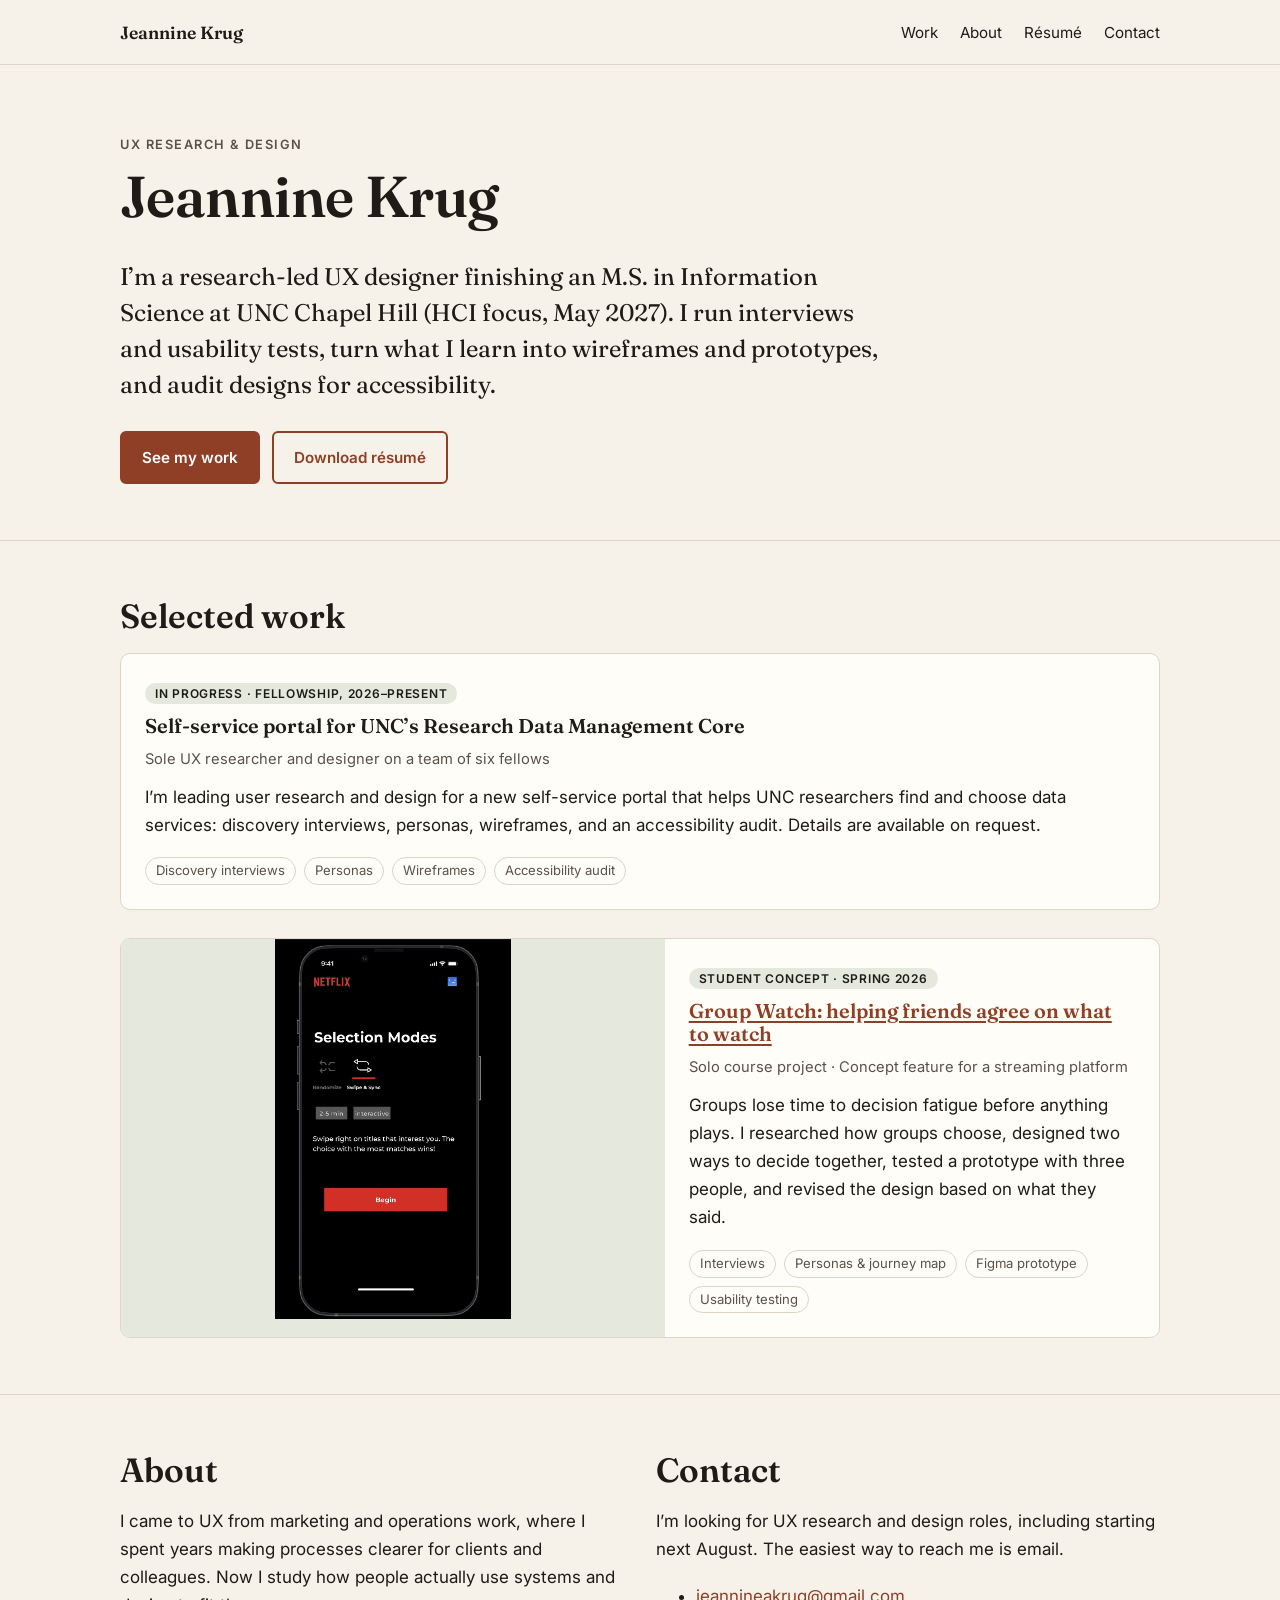
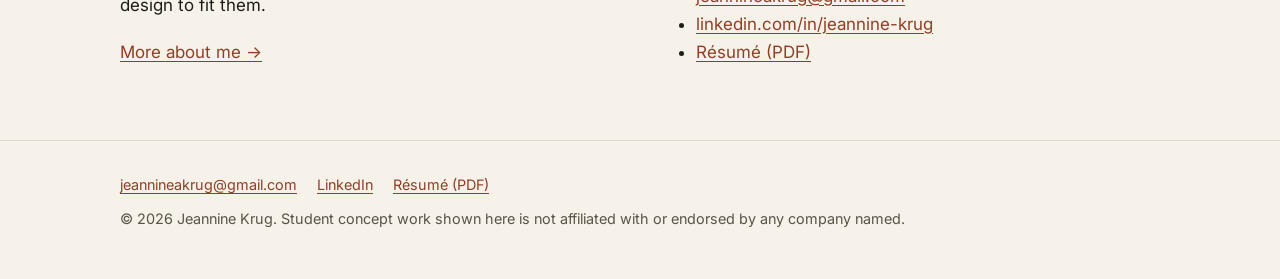
==== index.html @ 50d18c3c "Add files via upload" ====
<!doctype html>
<html lang="en">
<head>
<meta charset="utf-8">
<meta name="viewport" content="width=device-width,initial-scale=1">
<title>Jeannine Krug | UX Research & Design</title>
<meta name="description" content="Jeannine Krug is a research-led UX designer and UNC information science graduate student. Interviews, usability testing, wireframes and prototypes.">
<!-- DRAFT: remove the next line when you are ready for search engines to list the site -->
<meta name="robots" content="noindex">
<meta property="og:title" content="Jeannine Krug | UX Research & Design">
<meta property="og:description" content="Jeannine Krug is a research-led UX designer and UNC information science graduate student. Interviews, usability testing, wireframes and prototypes.">
<link rel="preconnect" href="https://fonts.googleapis.com"><link rel="preconnect" href="https://fonts.gstatic.com" crossorigin><link href="https://fonts.googleapis.com/css2?family=Fraunces:opsz,wght@9..144,400;9..144,600&family=Inter:wght@400;600&display=swap" rel="stylesheet">
<link rel="stylesheet" href="assets/css/styles.css">
</head>
<body>
<a class="skip" href="#main">Skip to main content</a>
<header class="site"><div class="wrap">
<a class="brand" href="index.html">Jeannine Krug</a>
<nav aria-label="Main"><ul>
<li><a href="index.html#work">Work</a></li>
<li><a href="about.html">About</a></li>
<li><a href="assets/Jeannine-Krug-Resume.pdf">Résumé</a></li>
<li><a href="index.html#contact">Contact</a></li>
</ul></nav></div></header>
<main id="main">

<div class="wrap">
<div class="hero">
<p class="eyebrow">UX research &amp; design</p>
<h1>Jeannine Krug</h1>
<p class="lede">I’m a research-led UX designer finishing an M.S. in Information Science at UNC Chapel Hill (HCI focus, May 2027). I run interviews and usability tests, turn what I learn into wireframes and prototypes, and audit designs for accessibility.</p>
<div class="btns">
<a class="btn primary" href="#work">See my work</a>
<a class="btn secondary" href="assets/Jeannine-Krug-Resume.pdf">Download résumé</a>
</div></div>
</div>

<section id="work" aria-labelledby="work-h"><div class="wrap">
<h2 id="work-h">Selected work</h2>
<div class="cards">

<article class="card" style="grid-template-columns:1fr">
<div class="body">
<span class="status">In progress · Fellowship, 2026–present</span>
<h3>Self-service portal for UNC’s Research Data Management Core</h3>
<p class="meta">Sole UX researcher and designer on a team of six fellows</p>
<p>I’m leading user research and design for a new self-service portal that helps UNC researchers find and choose data services: discovery interviews, personas, wireframes, and an accessibility audit. Details are available on request.</p>
<ul class="tags"><li>Discovery interviews</li><li>Personas</li><li>Wireframes</li><li>Accessibility audit</li></ul>
</div></article>

<article class="card">
<a class="cover" href="projects/group-watch.html" tabindex="-1" aria-hidden="true"><img src="assets/img/gw-modes-after-swipe.jpg" alt="" loading="lazy" style="object-position:center 30%"></a>
<div class="body">
<span class="status">Student concept · Spring 2026</span>
<h3><a href="projects/group-watch.html">Group Watch: helping friends agree on what to watch</a></h3>
<p class="meta">Solo course project · Concept feature for a streaming platform</p>
<p>Groups lose time to decision fatigue before anything plays. I researched how groups choose, designed two ways to decide together, tested a prototype with three people, and revised the design based on what they said.</p>
<ul class="tags"><li>Interviews</li><li>Personas &amp; journey map</li><li>Figma prototype</li><li>Usability testing</li></ul>
</div></article>

</div></div></section>

<section aria-labelledby="about-h"><div class="wrap two">
<div><h2 id="about-h">About</h2>
<p>I came to UX from marketing and operations work, where I spent years making processes clearer for clients and colleagues. Now I study how people actually use systems and design to fit them.</p>
<p><a href="about.html">More about me →</a></p></div>
<div><h2 id="contact">Contact</h2>
<p>I’m looking for UX research and design roles, including starting next August. The easiest way to reach me is email.</p>
<ul>
<li><a href="mailto:jeannineakrug@gmail.com">jeannineakrug@gmail.com</a></li>
<li><a href="https://www.linkedin.com/in/jeannine-krug">linkedin.com/in/jeannine-krug</a></li>
<li><a href="assets/Jeannine-Krug-Resume.pdf">Résumé (PDF)</a></li></ul></div>
</div></section>
</main>
<footer class="site"><div class="wrap">
<ul><li><a href="mailto:jeannineakrug@gmail.com">jeannineakrug@gmail.com</a></li>
<li><a href="https://www.linkedin.com/in/jeannine-krug">LinkedIn</a></li>
<li><a href="assets/Jeannine-Krug-Resume.pdf">Résumé (PDF)</a></li></ul>
<p>© 2026 Jeannine Krug. Student concept work shown here is not affiliated with or endorsed by any company named.</p>
</div></footer>
</body></html>
---- assets/css/styles.css ----
:root{
  --bg:#F6F2EA; --surface:#FFFDF8; --ink:#1F1B16; --muted:#5A5249; --line:#DDD5C7;
  --accent:#8F3F25; --accent-ink:#FFFFFF; --sage:#E4E8DD;
  --serif:"Fraunces",Georgia,"Times New Roman",serif; --sans:"Inter",system-ui,-apple-system,"Segoe UI",Roboto,sans-serif;
  --max:1080px; --read:680px;
}
@media (prefers-color-scheme: dark){
  :root:not([data-theme="light"]){--bg:#17140F;--surface:#201C16;--ink:#F3EEE4;--muted:#B9B0A2;--line:#3A342B;--accent:#E3A27F;--accent-ink:#17140F;--sage:#262B22}
}
*{box-sizing:border-box}
html{scroll-behavior:smooth}
body{margin:0;background:var(--bg);color:var(--ink);font:17px/1.65 var(--sans);-webkit-font-smoothing:antialiased}
img{max-width:100%;height:auto;display:block}
a{color:var(--accent);text-underline-offset:3px}
a:hover{text-decoration-thickness:2px}
:focus-visible{outline:3px solid var(--accent);outline-offset:3px;border-radius:2px}
.skip{position:absolute;left:-999px;top:8px;background:var(--ink);color:var(--bg);padding:8px 14px;z-index:20}
.skip:focus{left:8px}
.wrap{max-width:var(--max);margin:0 auto;padding:0 20px}
header.site{border-bottom:1px solid var(--line)}
header.site .wrap{display:flex;justify-content:space-between;align-items:center;gap:16px;padding-top:18px;padding-bottom:18px;flex-wrap:wrap}
.brand{font:600 1.1rem var(--serif);color:var(--ink);text-decoration:none}
nav ul{display:flex;gap:22px;list-style:none;margin:0;padding:0;flex-wrap:wrap}
nav a{color:var(--ink);text-decoration:none;font-size:.95rem;padding:6px 0;border-bottom:2px solid transparent}
nav a:hover,nav a[aria-current="page"]{border-bottom-color:var(--accent)}
h1,h2,h3{font-family:var(--serif);line-height:1.15;font-weight:600;margin:0 0 .5em}
h1{font-size:clamp(2.2rem,5.5vw,3.6rem);letter-spacing:-.01em}
h2{font-size:clamp(1.6rem,3.2vw,2.1rem);margin-top:0}
h3{font-size:1.25rem}
p{margin:0 0 1.1em}
.eyebrow{font:600 .8rem var(--sans);letter-spacing:.12em;text-transform:uppercase;color:var(--muted);margin-bottom:12px}
.hero{padding:72px 0 56px}
.hero .lede{font:400 clamp(1.2rem,2.4vw,1.5rem)/1.5 var(--serif);max-width:760px;color:var(--ink)}
.btns{display:flex;gap:12px;flex-wrap:wrap;margin-top:28px}
.btn{display:inline-block;padding:12px 20px;border-radius:6px;text-decoration:none;font-weight:600;font-size:.95rem;border:2px solid var(--accent)}
.btn.primary{background:var(--accent);color:var(--accent-ink)}
.btn.secondary{color:var(--accent)}
section{padding:56px 0;border-top:1px solid var(--line)}
.cards{display:grid;gap:28px}
.card{background:var(--surface);border:1px solid var(--line);border-radius:10px;overflow:hidden;display:grid;grid-template-columns:1fr}
.card a.cover{display:block;background:var(--sage)}
.card img{width:100%;aspect-ratio:16/9;object-fit:contain;max-height:380px}
.card .body{padding:24px}
.status{display:inline-block;font:600 .75rem var(--sans);letter-spacing:.06em;text-transform:uppercase;background:var(--sage);color:var(--ink);padding:3px 10px;border-radius:99px;margin-bottom:10px}
.meta{color:var(--muted);font-size:.92rem;margin:0 0 .8em}
.tags{display:flex;gap:8px;flex-wrap:wrap;list-style:none;padding:0;margin:14px 0 0}
.tags li{font-size:.82rem;border:1px solid var(--line);padding:2px 10px;border-radius:99px;color:var(--muted)}
@media(min-width:820px){.card{grid-template-columns:1.1fr 1fr}.card img{width:100%;height:100%;max-height:380px;aspect-ratio:auto;object-fit:contain}}
.two{display:grid;gap:32px}
@media(min-width:820px){.two{grid-template-columns:1fr 1fr}}
/* case study */
.cs-head{padding:56px 0 32px}
.facts{display:grid;gap:18px;margin:28px 0 0;padding:22px;background:var(--surface);border:1px solid var(--line);border-radius:10px}
@media(min-width:720px){.facts{grid-template-columns:repeat(4,1fr)}}
.facts dt{font:600 .75rem var(--sans);letter-spacing:.1em;text-transform:uppercase;color:var(--muted);margin-bottom:4px}
.facts dd{margin:0;font-size:.95rem}
.cs-layout{display:grid;gap:32px;padding-top:24px}
@media(min-width:960px){.cs-layout{grid-template-columns:200px minmax(0,1fr)}}
.toc{font-size:.9rem}
.toc ol{list-style:none;margin:0;padding:0;display:flex;gap:6px 16px;flex-wrap:wrap}
@media(min-width:960px){.toc{position:sticky;top:20px;align-self:start}.toc ol{display:block}.toc li{margin-bottom:8px}}
.toc a{color:var(--muted);text-decoration:none}
.toc a:hover{color:var(--accent);text-decoration:underline}
.prose{max-width:var(--read)}
.prose section{padding:40px 0;border-top:1px solid var(--line)}
.prose section:first-child{border-top:0;padding-top:0}
.prose h2{margin-bottom:.7em}
.prose ul{padding-left:1.2em;margin:0 0 1.1em}
.prose li{margin-bottom:.4em}
.callout{background:var(--sage);border-left:4px solid var(--accent);padding:16px 20px;border-radius:0 8px 8px 0;margin:22px 0}
.callout p:last-child{margin:0}
blockquote{margin:20px 0;padding:0 0 0 18px;border-left:3px solid var(--accent);font:italic 1.1rem/1.5 var(--serif)}
blockquote cite{display:block;font:normal .85rem var(--sans);color:var(--muted);margin-top:6px}
figure{margin:28px 0}
figure.wide{max-width:var(--max)}
figure img{border:1px solid var(--line);border-radius:8px;background:#fff}
figcaption{font-size:.88rem;color:var(--muted);margin-top:8px}
.pair{display:grid;gap:16px;grid-template-columns:1fr 1fr}
.pair.three{grid-template-columns:repeat(3,1fr)}
table{border-collapse:collapse;width:100%;font-size:.93rem;margin:16px 0}
th,td{text-align:left;padding:9px 10px;border-bottom:1px solid var(--line);vertical-align:top}
th{font-weight:600}
.nextproj{padding:40px 0;border-top:1px solid var(--line)}
footer.site{border-top:1px solid var(--line);padding:32px 0;color:var(--muted);font-size:.9rem}
footer.site ul{display:flex;gap:20px;list-style:none;padding:0;margin:0 0 10px;flex-wrap:wrap}
@media(prefers-reduced-motion:reduce){html{scroll-behavior:auto}}
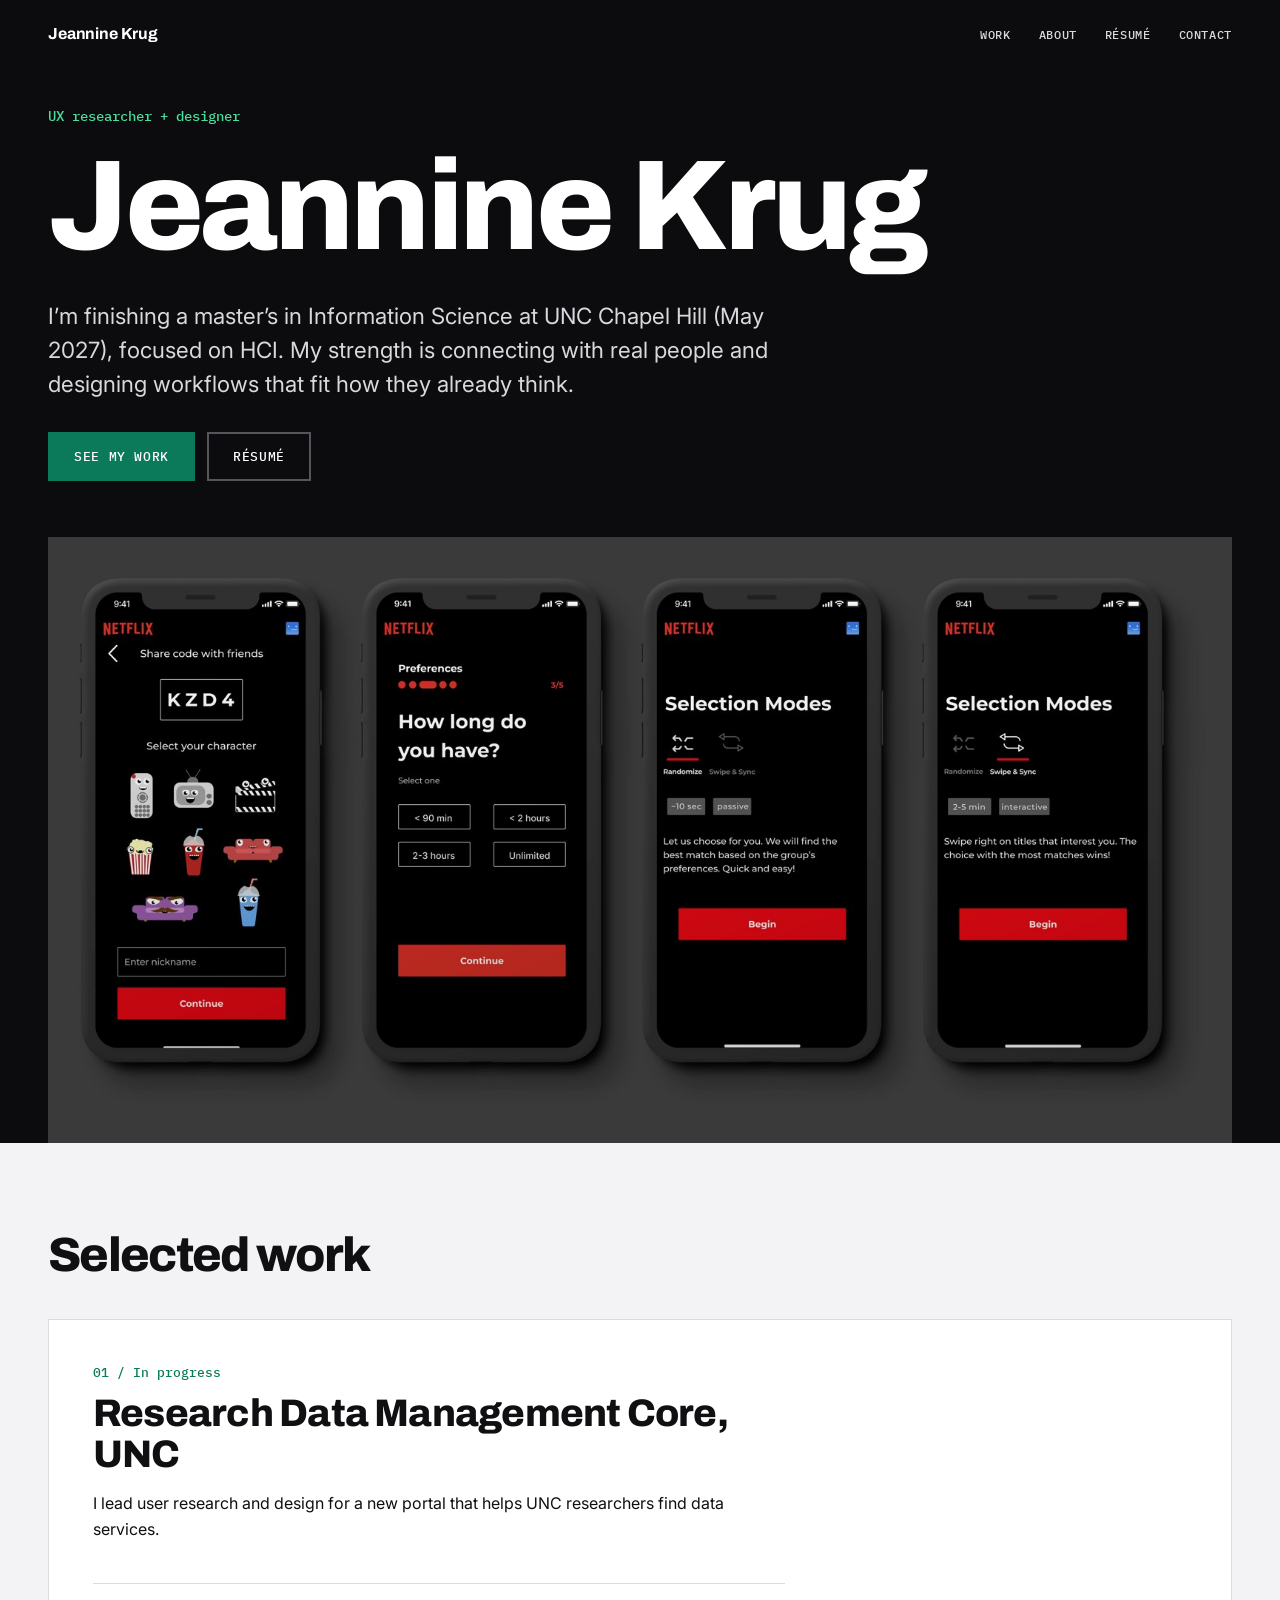
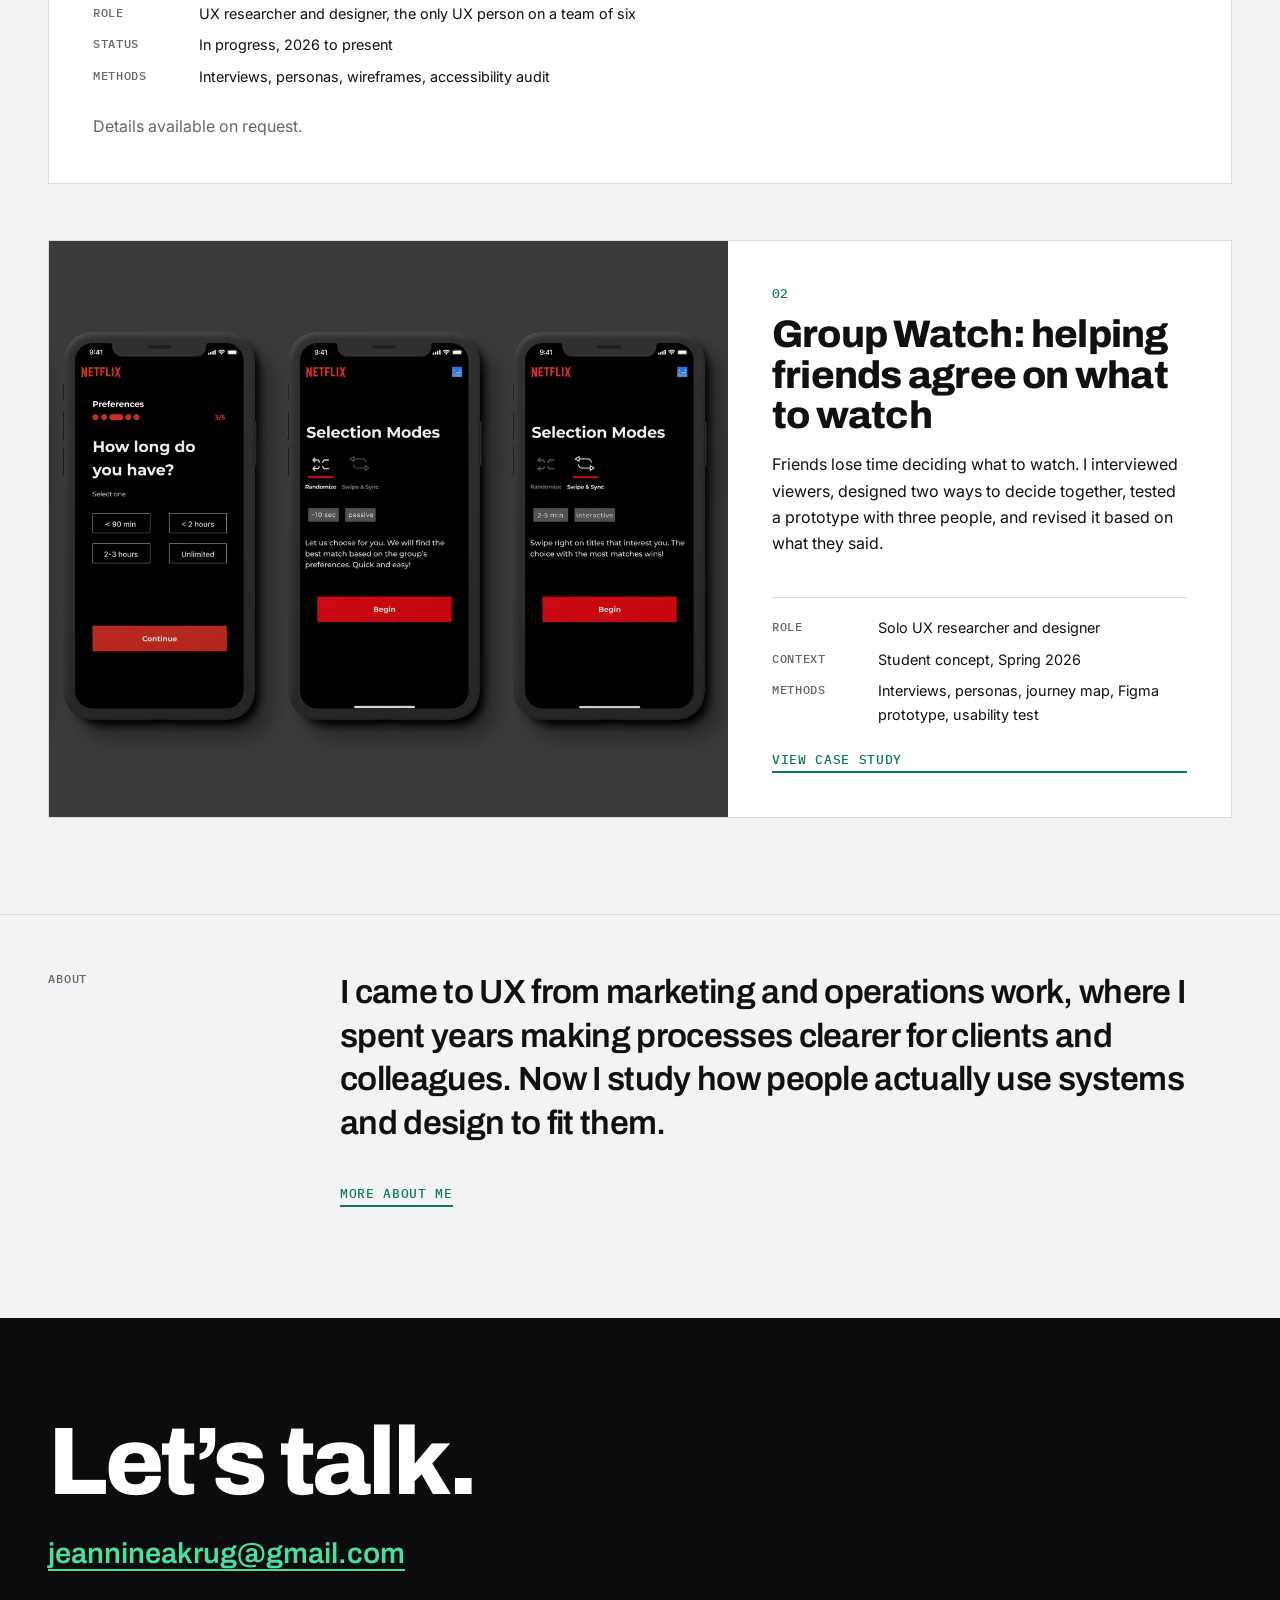
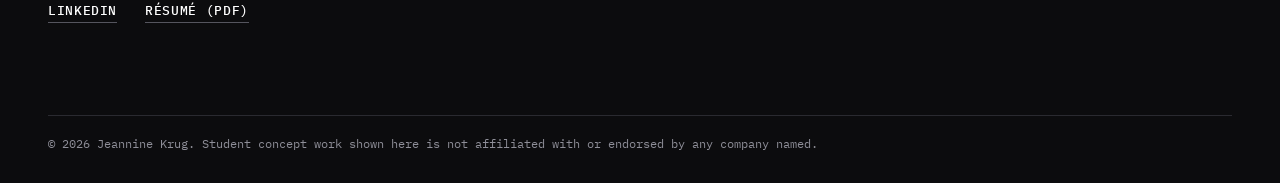
==== commit 1d58f192: "Add files via upload" ====
--- a/index.html
+++ b/index.html
@@ -4,12 +4,12 @@
 <meta charset="utf-8">
 <meta name="viewport" content="width=device-width,initial-scale=1">
 <title>Jeannine Krug | UX Research & Design</title>
-<meta name="description" content="Jeannine Krug is a research-led UX designer and UNC information science graduate student. Interviews, usability testing, wireframes and prototypes.">
-<!-- DRAFT: remove the next line when you are ready for search engines to list the site -->
+<meta name="description" content="Jeannine Krug is a UX researcher and designer finishing a master’s in Information Science at UNC Chapel Hill.">
+<!-- DRAFT: delete the next line when you want search engines to list the site -->
 <meta name="robots" content="noindex">
 <meta property="og:title" content="Jeannine Krug | UX Research & Design">
-<meta property="og:description" content="Jeannine Krug is a research-led UX designer and UNC information science graduate student. Interviews, usability testing, wireframes and prototypes.">
-<link rel="preconnect" href="https://fonts.googleapis.com"><link rel="preconnect" href="https://fonts.gstatic.com" crossorigin><link href="https://fonts.googleapis.com/css2?family=Fraunces:opsz,wght@9..144,400;9..144,600&family=Inter:wght@400;600&display=swap" rel="stylesheet">
+<meta property="og:description" content="Jeannine Krug is a UX researcher and designer finishing a master’s in Information Science at UNC Chapel Hill.">
+<link rel="preconnect" href="https://fonts.googleapis.com"><link rel="preconnect" href="https://fonts.gstatic.com" crossorigin><link href="https://fonts.googleapis.com/css2?family=Archivo:wght@500;700;800&family=IBM+Plex+Mono:wght@400;500&family=Inter:wght@400;600&display=swap" rel="stylesheet">
 <link rel="stylesheet" href="assets/css/styles.css">
 </head>
 <body>
@@ -24,58 +24,47 @@
 </ul></nav></div></header>
 <main id="main">
 
-<div class="wrap">
-<div class="hero">
-<p class="eyebrow">UX research &amp; design</p>
+<section class="hero"><div class="wrap">
+<p class="role">UX researcher + designer</p>
 <h1>Jeannine Krug</h1>
-<p class="lede">I’m a research-led UX designer finishing an M.S. in Information Science at UNC Chapel Hill (HCI focus, May 2027). I run interviews and usability tests, turn what I learn into wireframes and prototypes, and audit designs for accessibility.</p>
-<div class="btns">
-<a class="btn primary" href="#work">See my work</a>
-<a class="btn secondary" href="assets/Jeannine-Krug-Resume.pdf">Download résumé</a>
-</div></div>
-</div>
+<p class="lede">I’m finishing a master’s in Information Science at UNC Chapel Hill (May 2027), focused on HCI. My strength is connecting with real people and designing workflows that fit how they already think.</p>
+<div class="btns"><a class="btn primary" href="#work">See my work</a><a class="btn secondary" href="assets/Jeannine-Krug-Resume.pdf">Résumé</a></div>
+<div class="heroimg"><img src="assets/img/gw-mockup.jpg" alt="Four phone screens from the Group Watch prototype: share code and pick a character, a preference question, and the two selection modes"></div>
+</div></section>
 
-<section id="work" aria-labelledby="work-h"><div class="wrap">
+<section class="work" id="work" aria-labelledby="work-h"><div class="wrap">
 <h2 id="work-h">Selected work</h2>
-<div class="cards">
+<article class="proj textonly"><div class="info">
+<p class="num">01 / In progress</p>
+<h3>Research Data Management Core, UNC</h3>
+<p>I lead user research and design for a new portal that helps UNC researchers find data services.</p>
+<dl><dt>Role</dt><dd>UX researcher and designer, the only UX person on a team of six</dd><dt>Status</dt><dd>In progress, 2026 to present</dd><dt>Methods</dt><dd>Interviews, personas, wireframes, accessibility audit</dd></dl>
+<p style="margin:0;color:var(--muted)">Details available on request.</p>
+</div></article>
+<article class="proj">
+<a class="shot" href="projects/group-watch.html" tabindex="-1" aria-hidden="true" style="background:#3a3a3a"><img src="assets/img/gw-mockup-card.jpg" alt="" loading="lazy"></a>
+<div class="info">
+<p class="num">02</p>
+<h3><a href="projects/group-watch.html">Group Watch: helping friends agree on what to watch</a></h3>
+<p>Friends lose time deciding what to watch. I interviewed viewers, designed two ways to decide together, tested a prototype with three people, and revised it based on what they said.</p>
+<dl><dt>Role</dt><dd>Solo UX researcher and designer</dd><dt>Context</dt><dd>Student concept, Spring 2026</dd><dt>Methods</dt><dd>Interviews, personas, journey map, Figma prototype, usability test</dd></dl>
+<a class="more" href="projects/group-watch.html">View case study</a>
+</div></article>
+</div></section>
 
-<article class="card" style="grid-template-columns:1fr">
-<div class="body">
-<span class="status">In progress · Fellowship, 2026–present</span>
-<h3>Self-service portal for UNC’s Research Data Management Core</h3>
-<p class="meta">Sole UX researcher and designer on a team of six fellows</p>
-<p>I’m leading user research and design for a new self-service portal that helps UNC researchers find and choose data services: discovery interviews, personas, wireframes, and an accessibility audit. Details are available on request.</p>
-<ul class="tags"><li>Discovery interviews</li><li>Personas</li><li>Wireframes</li><li>Accessibility audit</li></ul>
-</div></article>
-
-<article class="card">
-<a class="cover" href="projects/group-watch.html" tabindex="-1" aria-hidden="true"><img src="assets/img/gw-modes-after-swipe.jpg" alt="" loading="lazy" style="object-position:center 30%"></a>
-<div class="body">
-<span class="status">Student concept · Spring 2026</span>
-<h3><a href="projects/group-watch.html">Group Watch: helping friends agree on what to watch</a></h3>
-<p class="meta">Solo course project · Concept feature for a streaming platform</p>
-<p>Groups lose time to decision fatigue before anything plays. I researched how groups choose, designed two ways to decide together, tested a prototype with three people, and revised the design based on what they said.</p>
-<ul class="tags"><li>Interviews</li><li>Personas &amp; journey map</li><li>Figma prototype</li><li>Usability testing</li></ul>
-</div></article>
-
-</div></div></section>
-
-<section aria-labelledby="about-h"><div class="wrap two">
-<div><h2 id="about-h">About</h2>
-<p>I came to UX from marketing and operations work, where I spent years making processes clearer for clients and colleagues. Now I study how people actually use systems and design to fit them.</p>
-<p><a href="about.html">More about me →</a></p></div>
-<div><h2 id="contact">Contact</h2>
-<p>I’m looking for UX research and design roles, including starting next August. The easiest way to reach me is email.</p>
-<ul>
-<li><a href="mailto:jeannineakrug@gmail.com">jeannineakrug@gmail.com</a></li>
-<li><a href="https://www.linkedin.com/in/jeannine-krug">linkedin.com/in/jeannine-krug</a></li>
-<li><a href="assets/Jeannine-Krug-Resume.pdf">Résumé (PDF)</a></li></ul></div>
+<section class="intro"><div class="wrap grid">
+<div><p class="label">About</p></div>
+<div><p class="big">I came to UX from marketing and operations work, where I spent years making processes clearer for clients and colleagues. Now I study how people actually use systems and design to fit them.</p>
+<p><a class="more" href="about.html">More about me</a></p></div>
 </div></section>
 </main>
+<section class="closing"><div class="wrap">
+<h2>Let’s talk.</h2>
+<a class="mail" href="mailto:jeannineakrug@gmail.com">jeannineakrug@gmail.com</a>
+<ul><li><a href="https://www.linkedin.com/in/jeannine-krug">LinkedIn</a></li>
+<li><a href="assets/Jeannine-Krug-Resume.pdf">Résumé (PDF)</a></li></ul>
+</div></section>
 <footer class="site"><div class="wrap">
-<ul><li><a href="mailto:jeannineakrug@gmail.com">jeannineakrug@gmail.com</a></li>
-<li><a href="https://www.linkedin.com/in/jeannine-krug">LinkedIn</a></li>
-<li><a href="assets/Jeannine-Krug-Resume.pdf">Résumé (PDF)</a></li></ul>
 <p>© 2026 Jeannine Krug. Student concept work shown here is not affiliated with or endorsed by any company named.</p>
 </div></footer>
 </body></html>
--- a/assets/css/styles.css
+++ b/assets/css/styles.css
@@ -1,86 +1,125 @@
 :root{
-  --bg:#F6F2EA; --surface:#FFFDF8; --ink:#1F1B16; --muted:#5A5249; --line:#DDD5C7;
-  --accent:#8F3F25; --accent-ink:#FFFFFF; --sage:#E4E8DD;
-  --serif:"Fraunces",Georgia,"Times New Roman",serif; --sans:"Inter",system-ui,-apple-system,"Segoe UI",Roboto,sans-serif;
-  --max:1080px; --read:680px;
-}
-@media (prefers-color-scheme: dark){
-  :root:not([data-theme="light"]){--bg:#17140F;--surface:#201C16;--ink:#F3EEE4;--muted:#B9B0A2;--line:#3A342B;--accent:#E3A27F;--accent-ink:#17140F;--sage:#262B22}
+  --dark:#0C0C0E; --dark2:#17171B; --ink:#101012; --bg:#F3F3F5; --white:#FFFFFF; --muted:#65656E; --line:#DADADF;
+  --accent:#0B7A5A; --accent-light:#4ADE9F;
+  --head:"Archivo","Helvetica Neue",Arial,sans-serif; --sans:"Inter","Helvetica Neue",Arial,sans-serif; --mono:"IBM Plex Mono",ui-monospace,Menlo,monospace;
+  --max:1240px; --read:660px;
 }
 *{box-sizing:border-box}
 html{scroll-behavior:smooth}
-body{margin:0;background:var(--bg);color:var(--ink);font:17px/1.65 var(--sans);-webkit-font-smoothing:antialiased}
+body{margin:0;background:var(--bg);color:var(--ink);font:16px/1.65 var(--sans);-webkit-font-smoothing:antialiased}
 img{max-width:100%;height:auto;display:block}
 a{color:var(--accent);text-underline-offset:3px}
-a:hover{text-decoration-thickness:2px}
-:focus-visible{outline:3px solid var(--accent);outline-offset:3px;border-radius:2px}
-.skip{position:absolute;left:-999px;top:8px;background:var(--ink);color:var(--bg);padding:8px 14px;z-index:20}
+a:hover{color:var(--ink)}
+:focus-visible{outline:3px solid var(--accent-light);outline-offset:3px}
+.skip{position:absolute;left:-999px;top:8px;background:#fff;color:#000;padding:8px 14px;z-index:30}
 .skip:focus{left:8px}
-.wrap{max-width:var(--max);margin:0 auto;padding:0 20px}
-header.site{border-bottom:1px solid var(--line)}
-header.site .wrap{display:flex;justify-content:space-between;align-items:center;gap:16px;padding-top:18px;padding-bottom:18px;flex-wrap:wrap}
-.brand{font:600 1.1rem var(--serif);color:var(--ink);text-decoration:none}
-nav ul{display:flex;gap:22px;list-style:none;margin:0;padding:0;flex-wrap:wrap}
-nav a{color:var(--ink);text-decoration:none;font-size:.95rem;padding:6px 0;border-bottom:2px solid transparent}
-nav a:hover,nav a[aria-current="page"]{border-bottom-color:var(--accent)}
-h1,h2,h3{font-family:var(--serif);line-height:1.15;font-weight:600;margin:0 0 .5em}
-h1{font-size:clamp(2.2rem,5.5vw,3.6rem);letter-spacing:-.01em}
-h2{font-size:clamp(1.6rem,3.2vw,2.1rem);margin-top:0}
-h3{font-size:1.25rem}
-p{margin:0 0 1.1em}
-.eyebrow{font:600 .8rem var(--sans);letter-spacing:.12em;text-transform:uppercase;color:var(--muted);margin-bottom:12px}
-.hero{padding:72px 0 56px}
-.hero .lede{font:400 clamp(1.2rem,2.4vw,1.5rem)/1.5 var(--serif);max-width:760px;color:var(--ink)}
-.btns{display:flex;gap:12px;flex-wrap:wrap;margin-top:28px}
-.btn{display:inline-block;padding:12px 20px;border-radius:6px;text-decoration:none;font-weight:600;font-size:.95rem;border:2px solid var(--accent)}
-.btn.primary{background:var(--accent);color:var(--accent-ink)}
+.wrap{max-width:var(--max);margin:0 auto;padding:0 28px}
+/* header */
+header.site{position:relative;z-index:10;background:var(--dark);color:#fff}
+header.site.light{background:var(--bg);color:var(--ink);border-bottom:1px solid var(--line)}
+header.site .wrap{display:flex;justify-content:space-between;align-items:center;gap:16px;padding-top:20px;padding-bottom:20px;flex-wrap:wrap}
+.brand{font:700 1rem var(--head);color:inherit;text-decoration:none;letter-spacing:-.01em}
+nav ul{display:flex;gap:28px;list-style:none;margin:0;padding:0;flex-wrap:wrap}
+nav a{color:inherit;text-decoration:none;font:500 .78rem var(--mono);text-transform:uppercase;letter-spacing:.05em;padding:4px 0;border-bottom:2px solid transparent;opacity:.85}
+nav a:hover,nav a[aria-current="page"]{border-bottom-color:var(--accent-light);opacity:1;color:inherit}
+h1,h2,h3{font-family:var(--head);line-height:1;font-weight:800;letter-spacing:-.035em;margin:0 0 .5em}
+h1{font-size:clamp(3rem,10vw,8rem)}
+h2{font-size:clamp(1.8rem,4vw,3rem)}
+h3{font-size:1.35rem;letter-spacing:-.02em}
+p{margin:0 0 1em}
+.label{font:500 .75rem var(--mono);text-transform:uppercase;letter-spacing:.07em;color:var(--muted);margin:0 0 16px}
+/* hero */
+.hero{background:var(--dark);color:#fff;padding:40px 0 0;overflow:hidden}
+.hero .role{font:500 .9rem var(--mono);color:var(--accent-light);margin:0 0 18px}
+.hero h1{margin-bottom:28px}
+.hero .lede{font-size:clamp(1.1rem,2vw,1.4rem);line-height:1.5;max-width:720px;color:#D8D8DE}
+.btns{display:flex;gap:12px;flex-wrap:wrap;margin-top:32px}
+.btn{display:inline-block;padding:14px 24px;text-decoration:none;font:500 .8rem var(--mono);text-transform:uppercase;letter-spacing:.05em;border:2px solid var(--accent)}
+.btn.primary{background:var(--accent);color:#fff}
+.btn.primary:hover{background:#fff;border-color:#fff;color:var(--dark)}
 .btn.secondary{color:var(--accent)}
-section{padding:56px 0;border-top:1px solid var(--line)}
-.cards{display:grid;gap:28px}
-.card{background:var(--surface);border:1px solid var(--line);border-radius:10px;overflow:hidden;display:grid;grid-template-columns:1fr}
-.card a.cover{display:block;background:var(--sage)}
-.card img{width:100%;aspect-ratio:16/9;object-fit:contain;max-height:380px}
-.card .body{padding:24px}
-.status{display:inline-block;font:600 .75rem var(--sans);letter-spacing:.06em;text-transform:uppercase;background:var(--sage);color:var(--ink);padding:3px 10px;border-radius:99px;margin-bottom:10px}
-.meta{color:var(--muted);font-size:.92rem;margin:0 0 .8em}
-.tags{display:flex;gap:8px;flex-wrap:wrap;list-style:none;padding:0;margin:14px 0 0}
-.tags li{font-size:.82rem;border:1px solid var(--line);padding:2px 10px;border-radius:99px;color:var(--muted)}
-@media(min-width:820px){.card{grid-template-columns:1.1fr 1fr}.card img{width:100%;height:100%;max-height:380px;aspect-ratio:auto;object-fit:contain}}
-.two{display:grid;gap:32px}
-@media(min-width:820px){.two{grid-template-columns:1fr 1fr}}
+.btn.secondary:hover{background:var(--accent);color:#fff}
+.hero .btn.secondary{color:#fff;border-color:#55555E}
+.hero .btn.secondary:hover{background:#fff;color:var(--dark);border-color:#fff}
+.mosaic{display:grid;grid-template-columns:repeat(6,1fr);grid-auto-rows:120px;gap:10px;margin-top:56px;padding-bottom:0}
+.mosaic div{overflow:hidden;background:var(--dark2);border:1px solid #2A2A30}
+.mosaic img{width:100%;height:100%;object-fit:cover;object-position:top}
+.m1{grid-column:1/4;grid-row:1/4}.m2{grid-column:4/5;grid-row:1/4}.m3{grid-column:5/7;grid-row:1/3}
+.m4{grid-column:5/6;grid-row:3/5}.m5{grid-column:6/7;grid-row:3/5}.m6{grid-column:1/4;grid-row:4/5}.m7{grid-column:4/5;grid-row:4/5}
+@media(max-width:700px){.mosaic{grid-template-columns:repeat(3,1fr);grid-auto-rows:90px}.m1{grid-column:1/4;grid-row:1/3}.m2{grid-column:1/2;grid-row:3/5}.m3{grid-column:2/4;grid-row:3/5}.m4,.m5,.m6,.m7{display:none}}
+/* work */
+.work{padding:88px 0 40px}
+.work h2{margin-bottom:40px}
+.proj{display:grid;grid-template-columns:1fr;gap:0;margin-bottom:56px;background:var(--white);border:1px solid var(--line)}
+.proj .shot{display:block;overflow:hidden}
+.proj .shot img{width:100%;height:100%;max-height:520px;object-fit:contain;aspect-ratio:16/11}
+.proj .info{padding:32px}
+.proj .num{font:500 .8rem var(--mono);color:var(--accent);margin-bottom:12px}
+.proj h3{font-size:clamp(1.6rem,3vw,2.4rem);line-height:1.05;margin-bottom:16px}
+.proj h3 a{color:var(--ink);text-decoration:none}
+.proj h3 a:hover{color:var(--accent)}
+.proj dl{display:grid;grid-template-columns:90px 1fr;gap:8px 16px;margin:24px 0;font-size:.9rem;border-top:1px solid var(--line);padding-top:18px}
+.proj dt{font:500 .72rem var(--mono);text-transform:uppercase;letter-spacing:.06em;color:var(--muted);padding-top:3px}
+.proj dd{margin:0}
+.more{font:500 .82rem var(--mono);text-transform:uppercase;letter-spacing:.05em;text-decoration:none;color:var(--accent);border-bottom:2px solid var(--accent);padding-bottom:3px}
+.more:hover{color:var(--ink);border-color:var(--ink)}
+@media(min-width:900px){.proj{grid-template-columns:1.35fr 1fr}.proj .info{padding:44px;display:flex;flex-direction:column;justify-content:center}.proj .shot img{aspect-ratio:auto;max-height:none;object-fit:contain}.proj.textonly{grid-template-columns:1fr}}
+.proj.textonly .shot{display:none}
+.proj.textonly .info{padding:44px;max-width:780px}
+/* about + contact */
+.intro{padding:56px 0 24px;border-top:1px solid var(--line)}
+.intro .grid{display:grid;gap:32px}
+@media(min-width:900px){.intro .grid{grid-template-columns:260px 1fr}}
+.intro p.big{font:600 clamp(1.4rem,2.8vw,2.1rem)/1.3 var(--head);letter-spacing:-.02em;max-width:880px}
+.closing{background:var(--dark);color:#fff;padding:96px 0;margin-top:72px}
+.closing h2{font-size:clamp(2.4rem,8vw,6rem);margin-bottom:28px}
+.closing a{color:#fff}
+.closing a.mail{font:600 clamp(1.1rem,3vw,1.8rem) var(--head);color:var(--accent-light);text-decoration:none;border-bottom:2px solid var(--accent-light)}
+.closing ul{list-style:none;padding:0;margin:32px 0 0;display:flex;gap:28px;flex-wrap:wrap;font:500 .8rem var(--mono);text-transform:uppercase;letter-spacing:.05em}
+.closing li a{text-decoration:none;border-bottom:1px solid #55555E;padding-bottom:3px}
+.closing li a:hover{border-color:#fff}
+footer.site{background:var(--dark);color:#8E8E98;padding:0 0 32px;font:400 .75rem var(--mono)}
+footer.site p{margin:0;border-top:1px solid #2A2A30;padding-top:20px}
 /* case study */
-.cs-head{padding:56px 0 32px}
-.facts{display:grid;gap:18px;margin:28px 0 0;padding:22px;background:var(--surface);border:1px solid var(--line);border-radius:10px}
-@media(min-width:720px){.facts{grid-template-columns:repeat(4,1fr)}}
-.facts dt{font:600 .75rem var(--sans);letter-spacing:.1em;text-transform:uppercase;color:var(--muted);margin-bottom:4px}
-.facts dd{margin:0;font-size:.95rem}
-.cs-layout{display:grid;gap:32px;padding-top:24px}
-@media(min-width:960px){.cs-layout{grid-template-columns:200px minmax(0,1fr)}}
-.toc{font-size:.9rem}
-.toc ol{list-style:none;margin:0;padding:0;display:flex;gap:6px 16px;flex-wrap:wrap}
-@media(min-width:960px){.toc{position:sticky;top:20px;align-self:start}.toc ol{display:block}.toc li{margin-bottom:8px}}
+.cs-head{padding:56px 0 24px}
+.cs-head h1{font-size:clamp(2.4rem,6.5vw,5rem);max-width:1000px}
+.cs-head .lede{font-size:clamp(1.1rem,2vw,1.35rem);line-height:1.5;max-width:760px;color:#3A3A42}
+.facts{display:grid;gap:0;margin:36px 0 0;background:var(--white);border:1px solid var(--line)}
+.facts div{padding:16px 18px;border-bottom:1px solid var(--line)}
+@media(min-width:720px){.facts{grid-template-columns:repeat(4,1fr)}.facts div{border-bottom:0;border-right:1px solid var(--line)}.facts div:last-child{border-right:0}}
+.facts dt{font:500 .7rem var(--mono);text-transform:uppercase;letter-spacing:.06em;color:var(--muted);margin-bottom:6px}
+.facts dd{margin:0;font-size:.92rem;line-height:1.45}
+.hero-img{margin:28px 0 0;background:var(--dark);border:1px solid var(--dark)}
+.hero-img img{margin:0 auto;max-height:560px;width:auto;max-width:100%}
+.note{background:var(--white);border:1px solid var(--line);border-left:4px solid var(--accent);padding:14px 18px;margin:24px 0;font-size:.95rem}
+.note b{font:500 .72rem var(--mono);text-transform:uppercase;letter-spacing:.06em;color:var(--accent);margin-right:8px}
+.cs-layout{display:grid;gap:32px;padding-top:40px}
+@media(min-width:960px){.cs-layout{grid-template-columns:190px minmax(0,1fr);gap:64px}}
+.toc{font:400 .8rem var(--mono)}
+.toc ol{list-style:none;margin:0;padding:0;display:flex;gap:6px 18px;flex-wrap:wrap}
+@media(min-width:960px){.toc{position:sticky;top:24px;align-self:start}.toc ol{display:block}.toc li{padding:8px 0;border-bottom:1px solid var(--line)}}
 .toc a{color:var(--muted);text-decoration:none}
-.toc a:hover{color:var(--accent);text-decoration:underline}
+.toc a:hover{color:var(--accent)}
 .prose{max-width:var(--read)}
-.prose section{padding:40px 0;border-top:1px solid var(--line)}
+.prose section{padding:44px 0;border-top:1px solid var(--line)}
 .prose section:first-child{border-top:0;padding-top:0}
-.prose h2{margin-bottom:.7em}
-.prose ul{padding-left:1.2em;margin:0 0 1.1em}
+.prose h2{margin-bottom:.6em;font-size:clamp(1.6rem,3vw,2.2rem)}
+.prose ul,.prose ol{padding-left:1.2em;margin:0 0 1em}
 .prose li{margin-bottom:.4em}
-.callout{background:var(--sage);border-left:4px solid var(--accent);padding:16px 20px;border-radius:0 8px 8px 0;margin:22px 0}
-.callout p:last-child{margin:0}
-blockquote{margin:20px 0;padding:0 0 0 18px;border-left:3px solid var(--accent);font:italic 1.1rem/1.5 var(--serif)}
-blockquote cite{display:block;font:normal .85rem var(--sans);color:var(--muted);margin-top:6px}
 figure{margin:28px 0}
-figure.wide{max-width:var(--max)}
-figure img{border:1px solid var(--line);border-radius:8px;background:#fff}
-figcaption{font-size:.88rem;color:var(--muted);margin-top:8px}
+figure img{border:1px solid var(--line);background:#fff}
+figcaption{font:400 .76rem/1.4 var(--mono);color:var(--muted);margin-top:8px}
 .pair{display:grid;gap:16px;grid-template-columns:1fr 1fr}
 .pair.three{grid-template-columns:repeat(3,1fr)}
-table{border-collapse:collapse;width:100%;font-size:.93rem;margin:16px 0}
-th,td{text-align:left;padding:9px 10px;border-bottom:1px solid var(--line);vertical-align:top}
-th{font-weight:600}
-.nextproj{padding:40px 0;border-top:1px solid var(--line)}
-footer.site{border-top:1px solid var(--line);padding:32px 0;color:var(--muted);font-size:.9rem}
-footer.site ul{display:flex;gap:20px;list-style:none;padding:0;margin:0 0 10px;flex-wrap:wrap}
+table{border-collapse:collapse;width:100%;font-size:.92rem;margin:16px 0;background:#fff;border:1px solid var(--line)}
+th,td{text-align:left;padding:10px 12px;border-bottom:1px solid var(--line)}
+th{font:500 .72rem var(--mono);text-transform:uppercase;letter-spacing:.05em;color:var(--muted)}
+.nextproj{padding:48px 0;border-top:1px solid var(--line);margin-top:24px}
+.nextproj h3 a{color:var(--ink);text-decoration:none;font-size:1.8rem}
+.nextproj h3 a:hover{color:var(--accent)}
+.page-head{padding:56px 0 8px}
+.page-head h1{font-size:clamp(2.6rem,8vw,6rem)}
 @media(prefers-reduced-motion:reduce){html{scroll-behavior:auto}}
+
+.heroimg{margin-top:56px}
+.heroimg img{width:100%;height:auto}
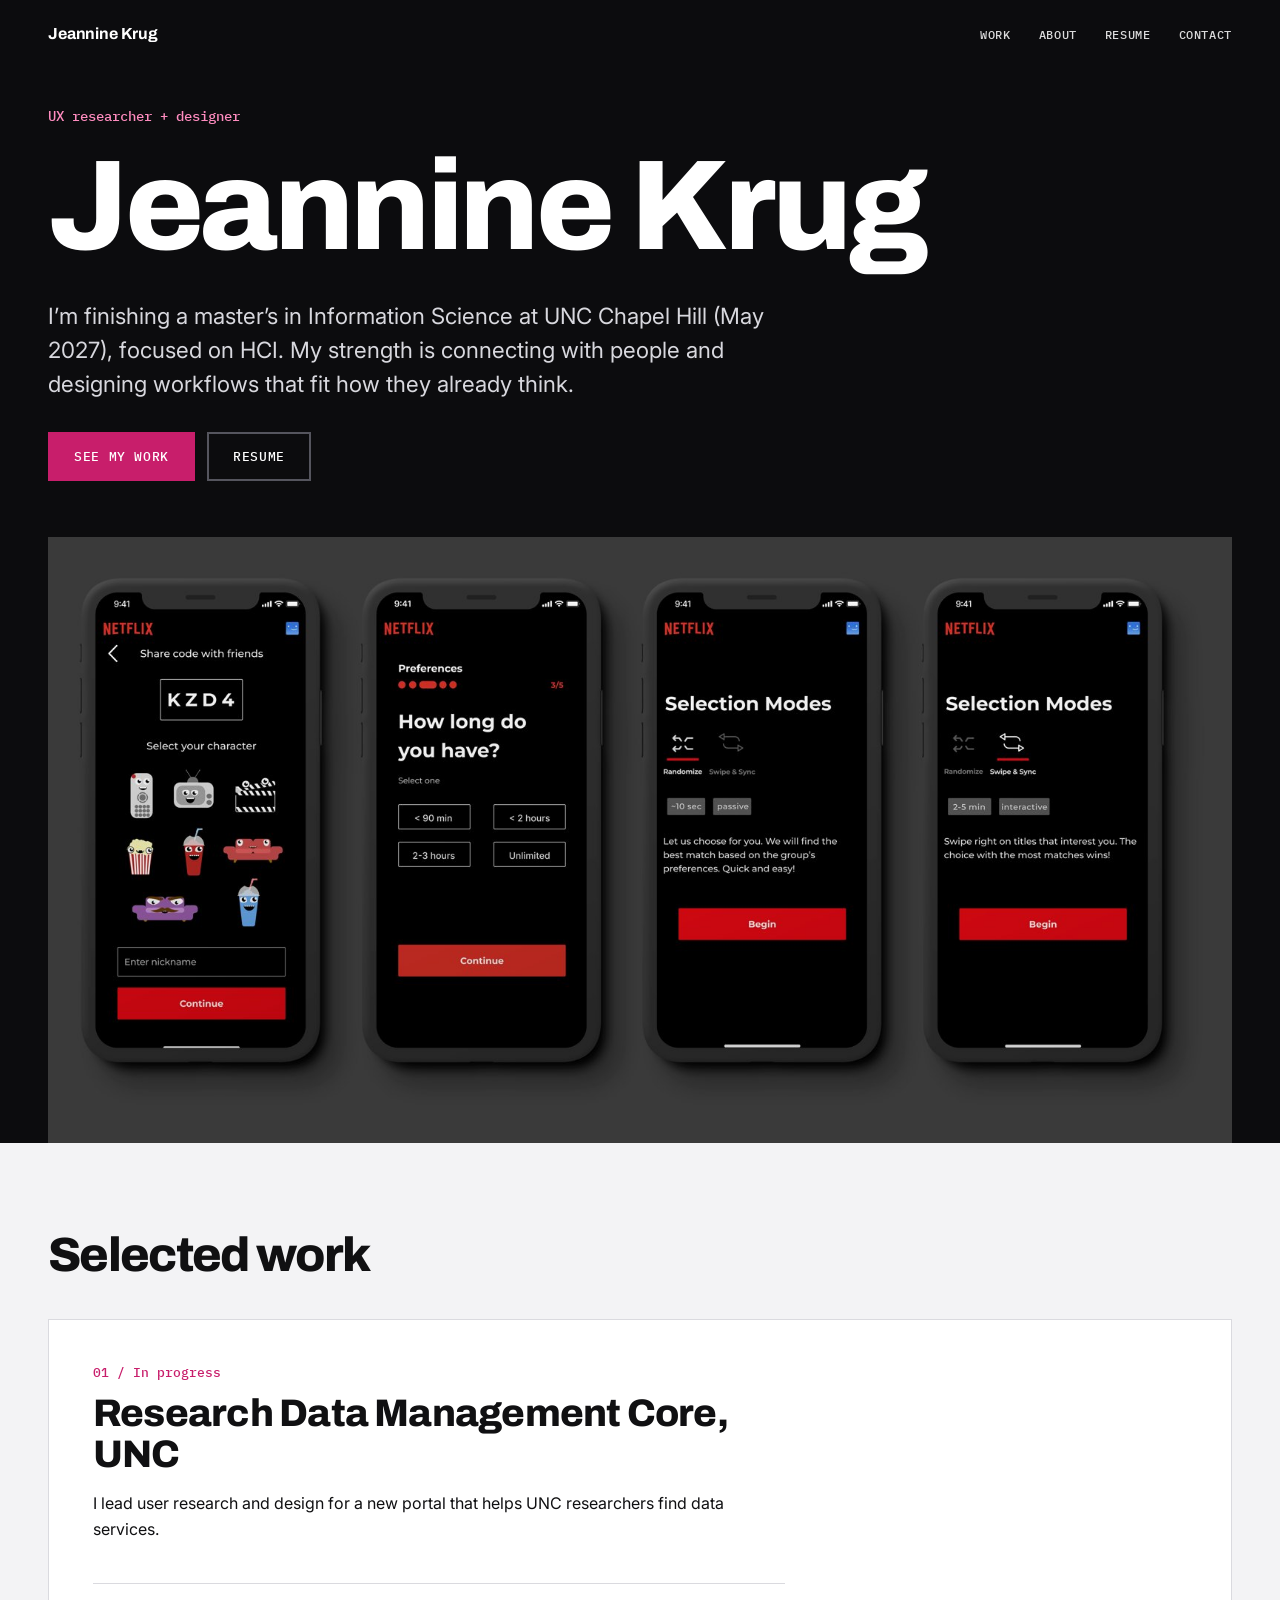
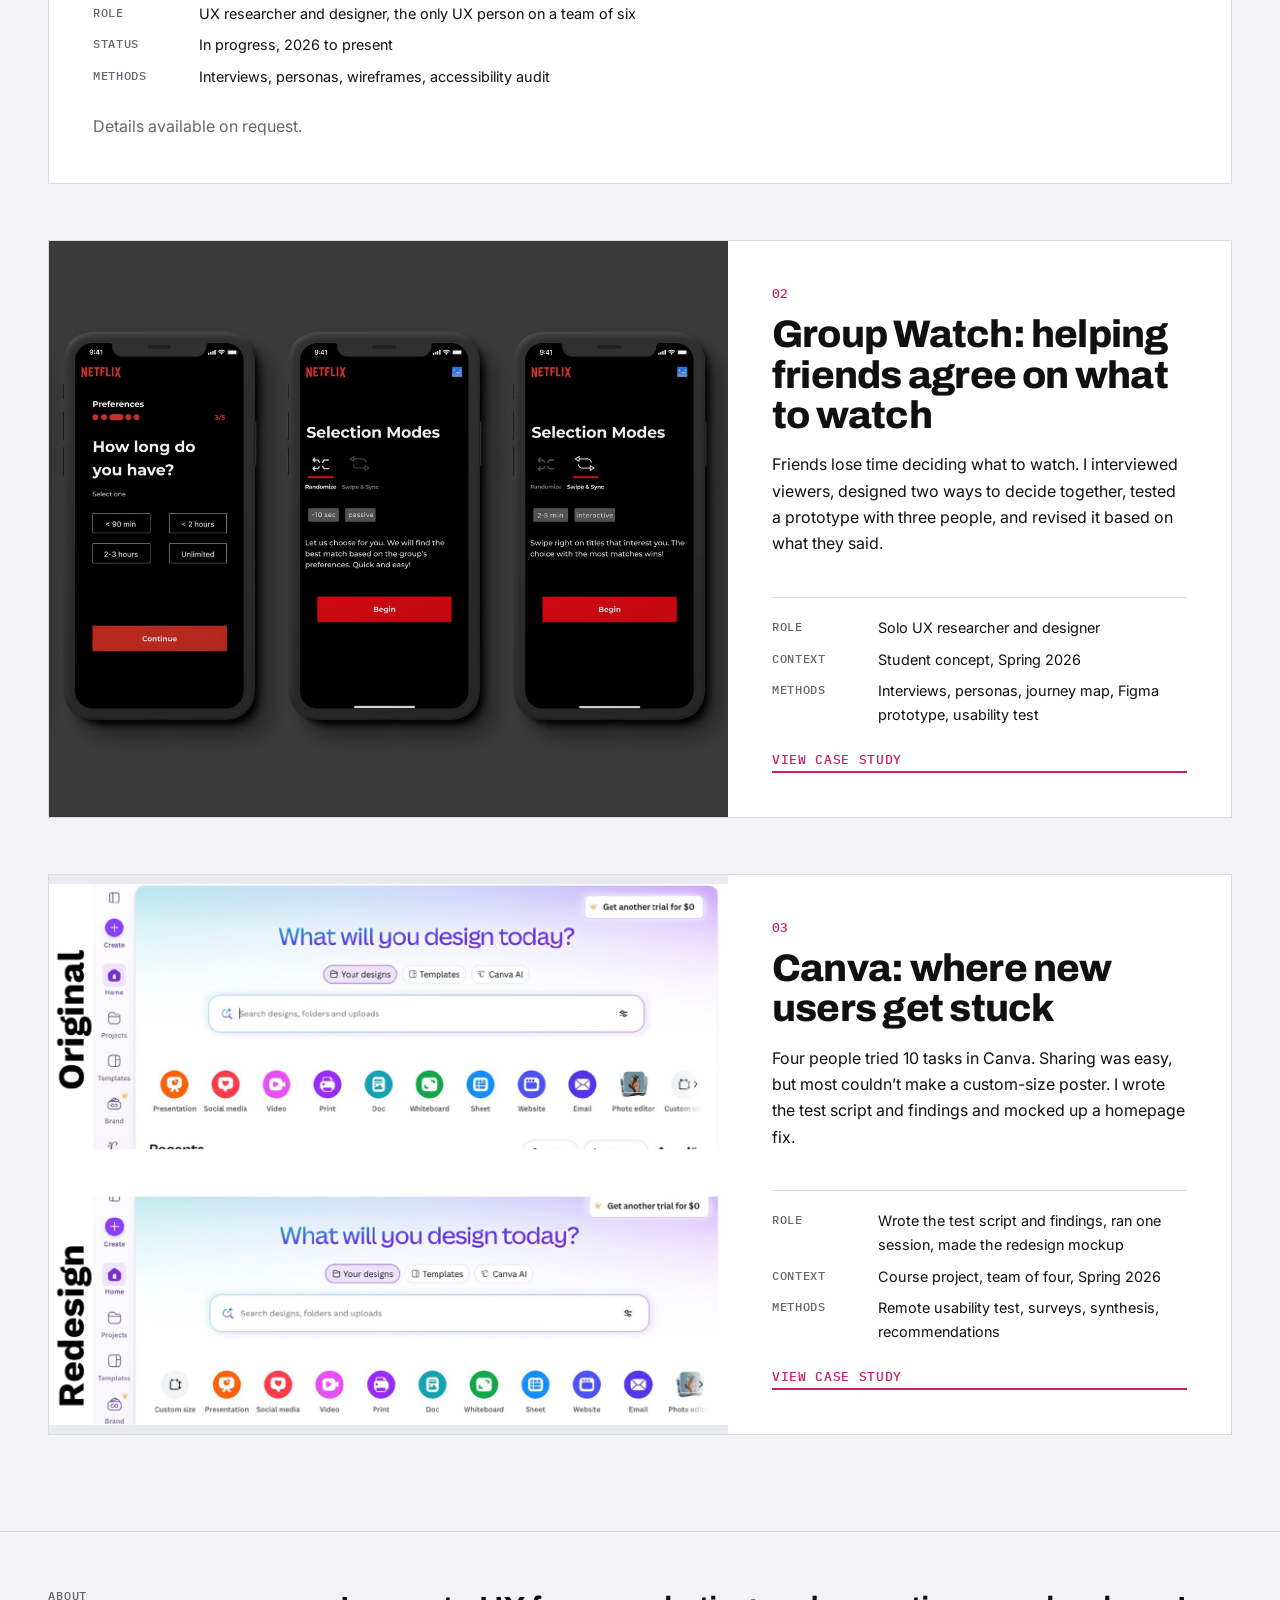
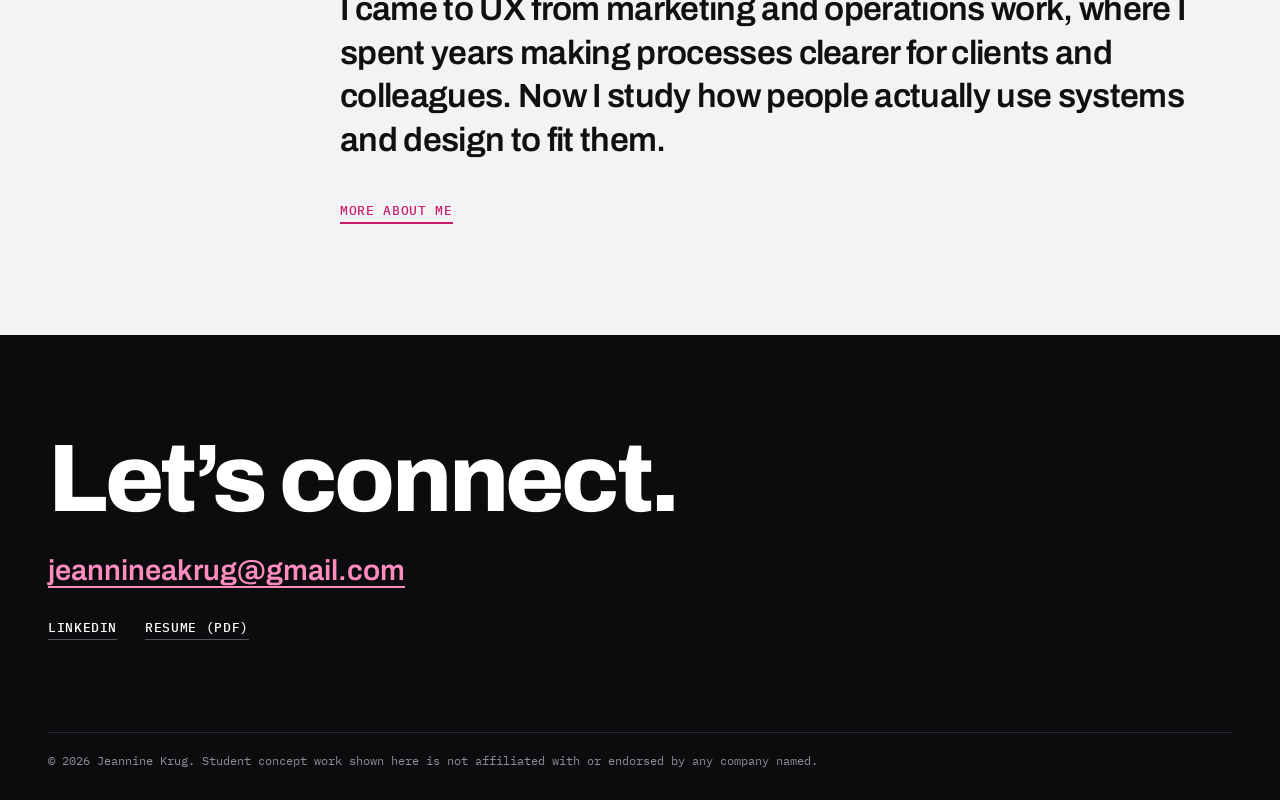
==== commit 449b6825: "Add files via upload" ====
--- a/index.html
+++ b/index.html
@@ -19,7 +19,7 @@
 <nav aria-label="Main"><ul>
 <li><a href="index.html#work">Work</a></li>
 <li><a href="about.html">About</a></li>
-<li><a href="assets/Jeannine-Krug-Resume.pdf">Résumé</a></li>
+<li><a href="assets/Jeannine-Krug-Resume.pdf">Resume</a></li>
 <li><a href="index.html#contact">Contact</a></li>
 </ul></nav></div></header>
 <main id="main">
@@ -27,8 +27,8 @@
 <section class="hero"><div class="wrap">
 <p class="role">UX researcher + designer</p>
 <h1>Jeannine Krug</h1>
-<p class="lede">I’m finishing a master’s in Information Science at UNC Chapel Hill (May 2027), focused on HCI. My strength is connecting with real people and designing workflows that fit how they already think.</p>
-<div class="btns"><a class="btn primary" href="#work">See my work</a><a class="btn secondary" href="assets/Jeannine-Krug-Resume.pdf">Résumé</a></div>
+<p class="lede">I’m finishing a master’s in Information Science at UNC Chapel Hill (May 2027), focused on HCI. My strength is connecting with people and designing workflows that fit how they already think.</p>
+<div class="btns"><a class="btn primary" href="#work">See my work</a><a class="btn secondary" href="assets/Jeannine-Krug-Resume.pdf">Resume</a></div>
 <div class="heroimg"><img src="assets/img/gw-mockup.jpg" alt="Four phone screens from the Group Watch prototype: share code and pick a character, a preference question, and the two selection modes"></div>
 </div></section>
 
@@ -50,6 +50,15 @@
 <dl><dt>Role</dt><dd>Solo UX researcher and designer</dd><dt>Context</dt><dd>Student concept, Spring 2026</dd><dt>Methods</dt><dd>Interviews, personas, journey map, Figma prototype, usability test</dd></dl>
 <a class="more" href="projects/group-watch.html">View case study</a>
 </div></article>
+<article class="proj">
+<a class="shot" href="projects/canva.html" tabindex="-1" aria-hidden="true" style="background:#E9EAEE"><img src="assets/img/canva-sizing-redesign.jpg" alt="" loading="lazy"></a>
+<div class="info">
+<p class="num">03</p>
+<h3><a href="projects/canva.html">Canva: where new users get stuck</a></h3>
+<p>Four people tried 10 tasks in Canva. Sharing was easy, but most couldn’t make a custom-size poster. I wrote the test script and findings and mocked up a homepage fix.</p>
+<dl><dt>Role</dt><dd>Wrote the test script and findings, ran one session, made the redesign mockup</dd><dt>Context</dt><dd>Course project, team of four, Spring 2026</dd><dt>Methods</dt><dd>Remote usability test, surveys, synthesis, recommendations</dd></dl>
+<a class="more" href="projects/canva.html">View case study</a>
+</div></article>
 </div></section>
 
 <section class="intro"><div class="wrap grid">
@@ -58,11 +67,11 @@
 <p><a class="more" href="about.html">More about me</a></p></div>
 </div></section>
 </main>
-<section class="closing"><div class="wrap">
-<h2>Let’s talk.</h2>
+<section class="closing" id="contact"><div class="wrap">
+<h2>Let’s connect.</h2>
 <a class="mail" href="mailto:jeannineakrug@gmail.com">jeannineakrug@gmail.com</a>
 <ul><li><a href="https://www.linkedin.com/in/jeannine-krug">LinkedIn</a></li>
-<li><a href="assets/Jeannine-Krug-Resume.pdf">Résumé (PDF)</a></li></ul>
+<li><a href="assets/Jeannine-Krug-Resume.pdf">Resume (PDF)</a></li></ul>
 </div></section>
 <footer class="site"><div class="wrap">
 <p>© 2026 Jeannine Krug. Student concept work shown here is not affiliated with or endorsed by any company named.</p>
--- a/assets/css/styles.css
+++ b/assets/css/styles.css
@@ -1,6 +1,6 @@
 :root{
   --dark:#0C0C0E; --dark2:#17171B; --ink:#101012; --bg:#F3F3F5; --white:#FFFFFF; --muted:#65656E; --line:#DADADF;
-  --accent:#0B7A5A; --accent-light:#4ADE9F;
+  --accent:#C81E6B; --accent-light:#FF8CBF;
   --head:"Archivo","Helvetica Neue",Arial,sans-serif; --sans:"Inter","Helvetica Neue",Arial,sans-serif; --mono:"IBM Plex Mono",ui-monospace,Menlo,monospace;
   --max:1240px; --read:660px;
 }
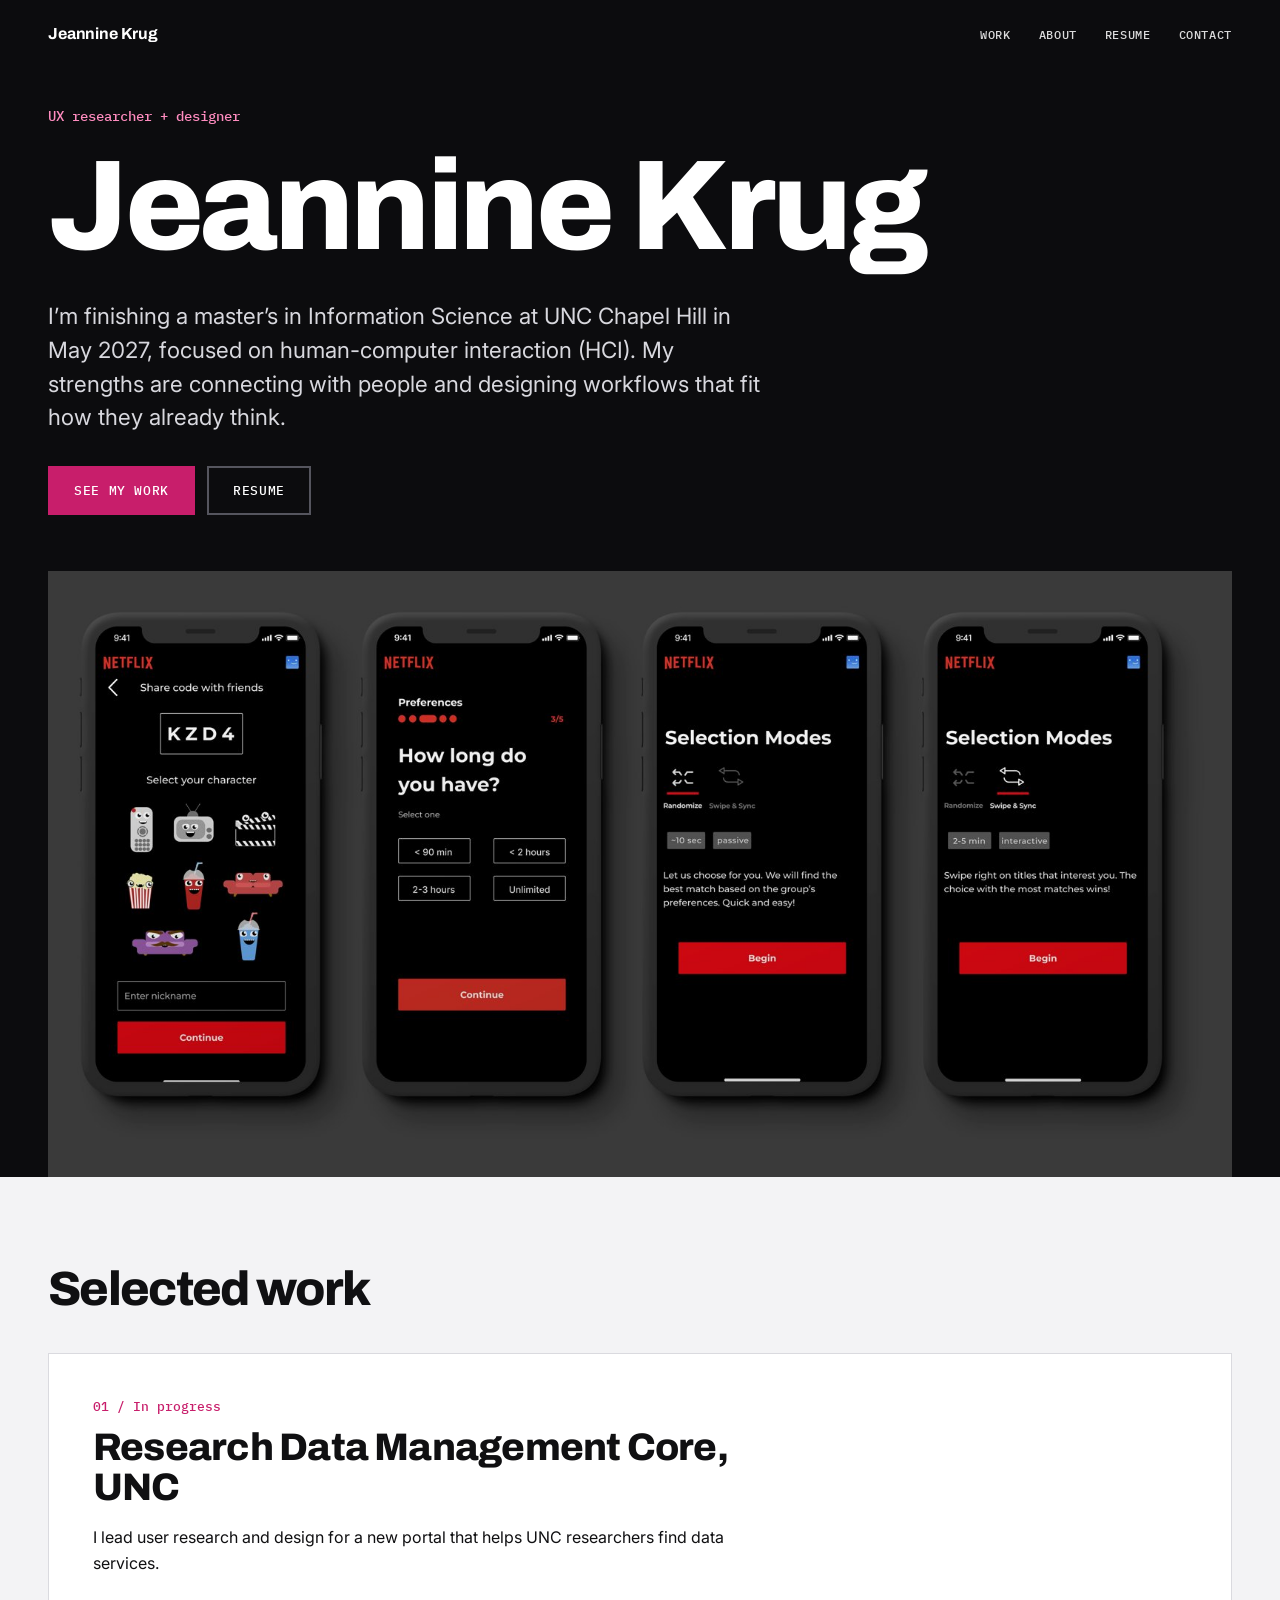
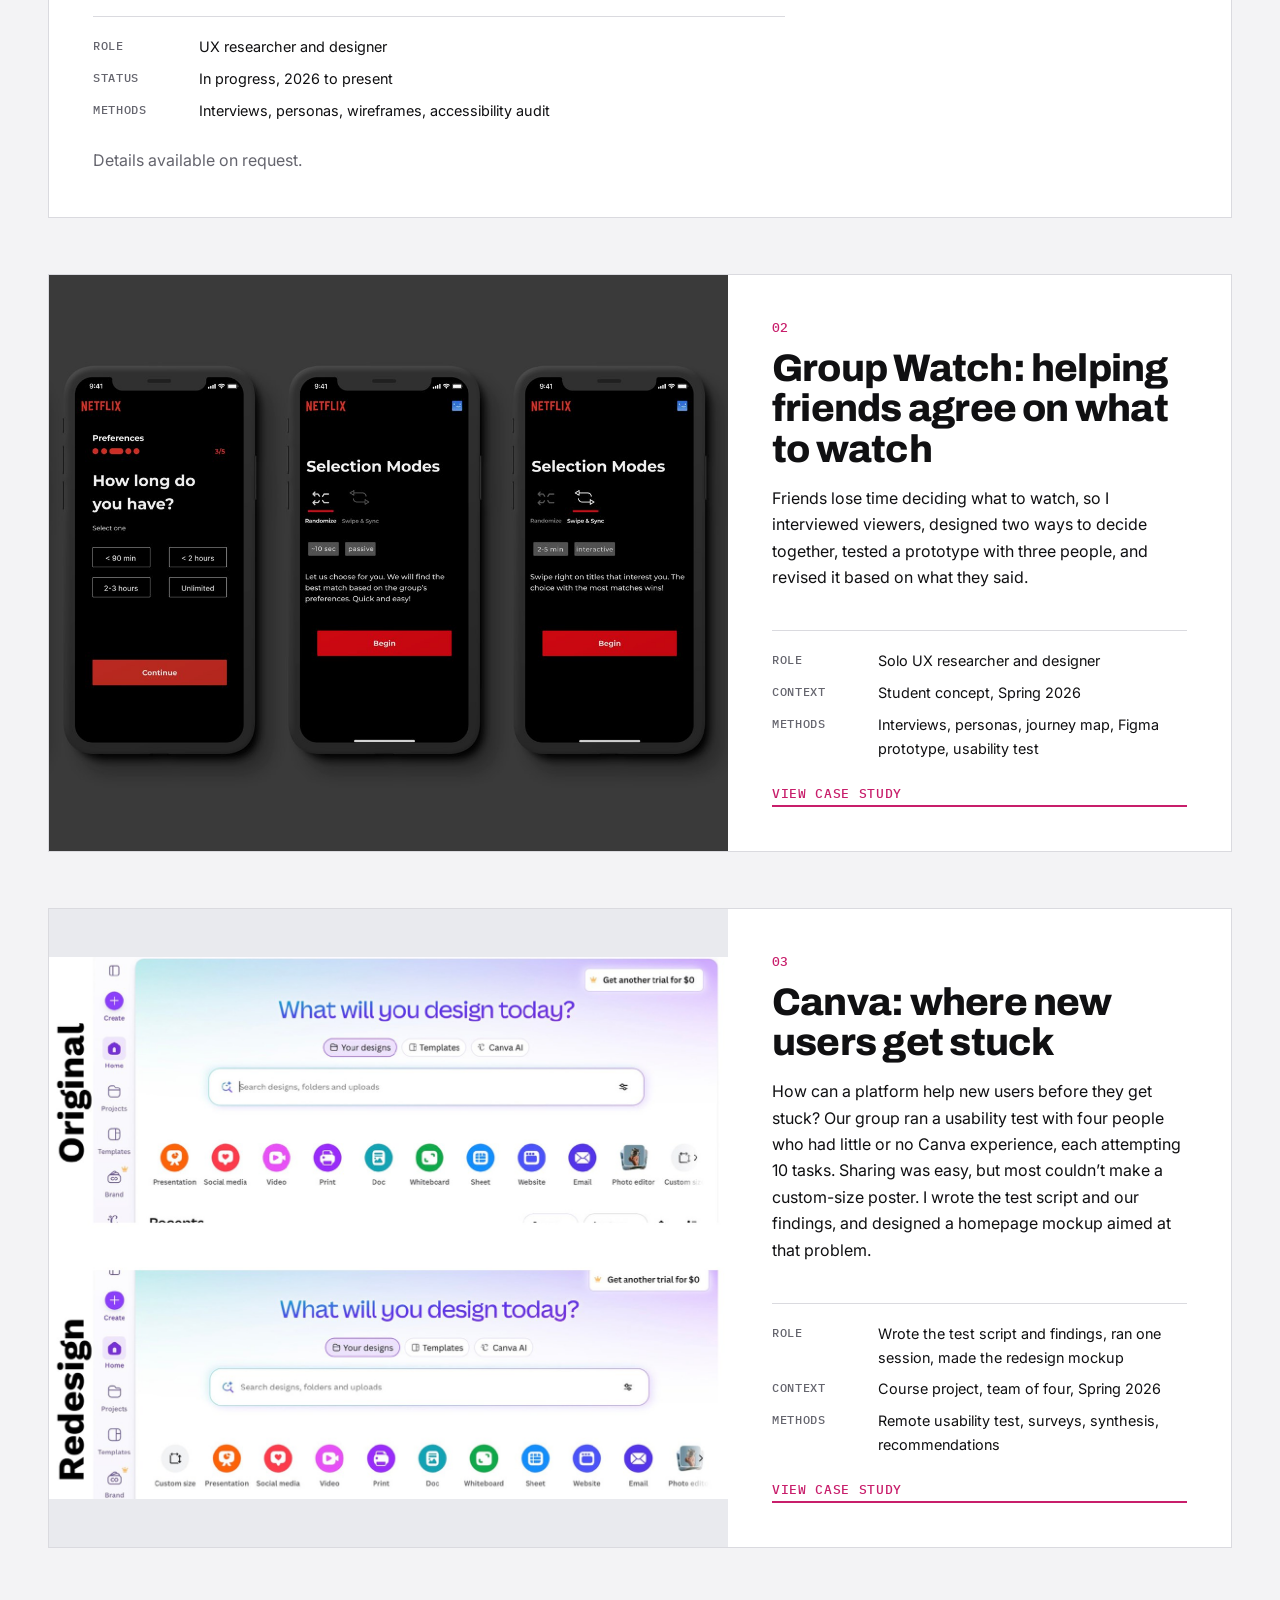
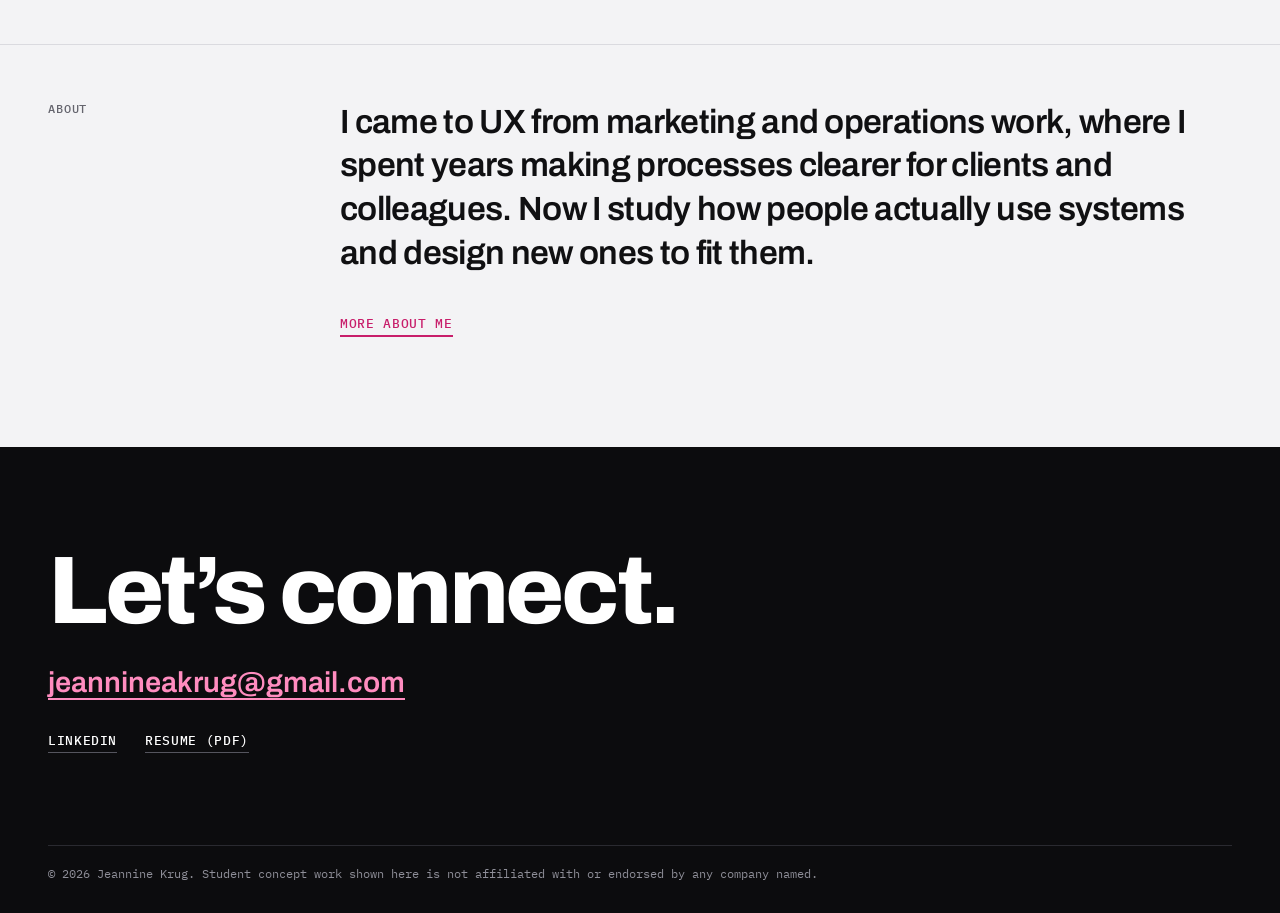
==== commit 2aabb0fb: "Add files via upload" ====
--- a/index.html
+++ b/index.html
@@ -27,7 +27,7 @@
 <section class="hero"><div class="wrap">
 <p class="role">UX researcher + designer</p>
 <h1>Jeannine Krug</h1>
-<p class="lede">I’m finishing a master’s in Information Science at UNC Chapel Hill (May 2027), focused on HCI. My strength is connecting with people and designing workflows that fit how they already think.</p>
+<p class="lede">I’m finishing a master’s in Information Science at UNC Chapel Hill in May 2027, focused on human-computer interaction (HCI). My strengths are connecting with people and designing workflows that fit how they already think.</p>
 <div class="btns"><a class="btn primary" href="#work">See my work</a><a class="btn secondary" href="assets/Jeannine-Krug-Resume.pdf">Resume</a></div>
 <div class="heroimg"><img src="assets/img/gw-mockup.jpg" alt="Four phone screens from the Group Watch prototype: share code and pick a character, a preference question, and the two selection modes"></div>
 </div></section>
@@ -38,7 +38,7 @@
 <p class="num">01 / In progress</p>
 <h3>Research Data Management Core, UNC</h3>
 <p>I lead user research and design for a new portal that helps UNC researchers find data services.</p>
-<dl><dt>Role</dt><dd>UX researcher and designer, the only UX person on a team of six</dd><dt>Status</dt><dd>In progress, 2026 to present</dd><dt>Methods</dt><dd>Interviews, personas, wireframes, accessibility audit</dd></dl>
+<dl><dt>Role</dt><dd>UX researcher and designer</dd><dt>Status</dt><dd>In progress, 2026 to present</dd><dt>Methods</dt><dd>Interviews, personas, wireframes, accessibility audit</dd></dl>
 <p style="margin:0;color:var(--muted)">Details available on request.</p>
 </div></article>
 <article class="proj">
@@ -46,7 +46,7 @@
 <div class="info">
 <p class="num">02</p>
 <h3><a href="projects/group-watch.html">Group Watch: helping friends agree on what to watch</a></h3>
-<p>Friends lose time deciding what to watch. I interviewed viewers, designed two ways to decide together, tested a prototype with three people, and revised it based on what they said.</p>
+<p>Friends lose time deciding what to watch, so I interviewed viewers, designed two ways to decide together, tested a prototype with three people, and revised it based on what they said.</p>
 <dl><dt>Role</dt><dd>Solo UX researcher and designer</dd><dt>Context</dt><dd>Student concept, Spring 2026</dd><dt>Methods</dt><dd>Interviews, personas, journey map, Figma prototype, usability test</dd></dl>
 <a class="more" href="projects/group-watch.html">View case study</a>
 </div></article>
@@ -55,7 +55,7 @@
 <div class="info">
 <p class="num">03</p>
 <h3><a href="projects/canva.html">Canva: where new users get stuck</a></h3>
-<p>Four people tried 10 tasks in Canva. Sharing was easy, but most couldn’t make a custom-size poster. I wrote the test script and findings and mocked up a homepage fix.</p>
+<p>How can a platform help new users before they get stuck? Our group ran a usability test with four people who had little or no Canva experience, each attempting 10 tasks. Sharing was easy, but most couldn’t make a custom-size poster. I wrote the test script and our findings, and designed a homepage mockup aimed at that problem.</p>
 <dl><dt>Role</dt><dd>Wrote the test script and findings, ran one session, made the redesign mockup</dd><dt>Context</dt><dd>Course project, team of four, Spring 2026</dd><dt>Methods</dt><dd>Remote usability test, surveys, synthesis, recommendations</dd></dl>
 <a class="more" href="projects/canva.html">View case study</a>
 </div></article>
@@ -63,7 +63,7 @@
 
 <section class="intro"><div class="wrap grid">
 <div><p class="label">About</p></div>
-<div><p class="big">I came to UX from marketing and operations work, where I spent years making processes clearer for clients and colleagues. Now I study how people actually use systems and design to fit them.</p>
+<div><p class="big">I came to UX from marketing and operations work, where I spent years making processes clearer for clients and colleagues. Now I study how people actually use systems and design new ones to fit them.</p>
 <p><a class="more" href="about.html">More about me</a></p></div>
 </div></section>
 </main>
--- a/assets/css/styles.css
+++ b/assets/css/styles.css
@@ -123,3 +123,6 @@
 
 .heroimg{margin-top:56px}
 .heroimg img{width:100%;height:auto}
+
+figure.video{margin:28px 0 0}
+figure.video video{width:100%;height:auto;display:block;background:#000;border:1px solid var(--dark)}
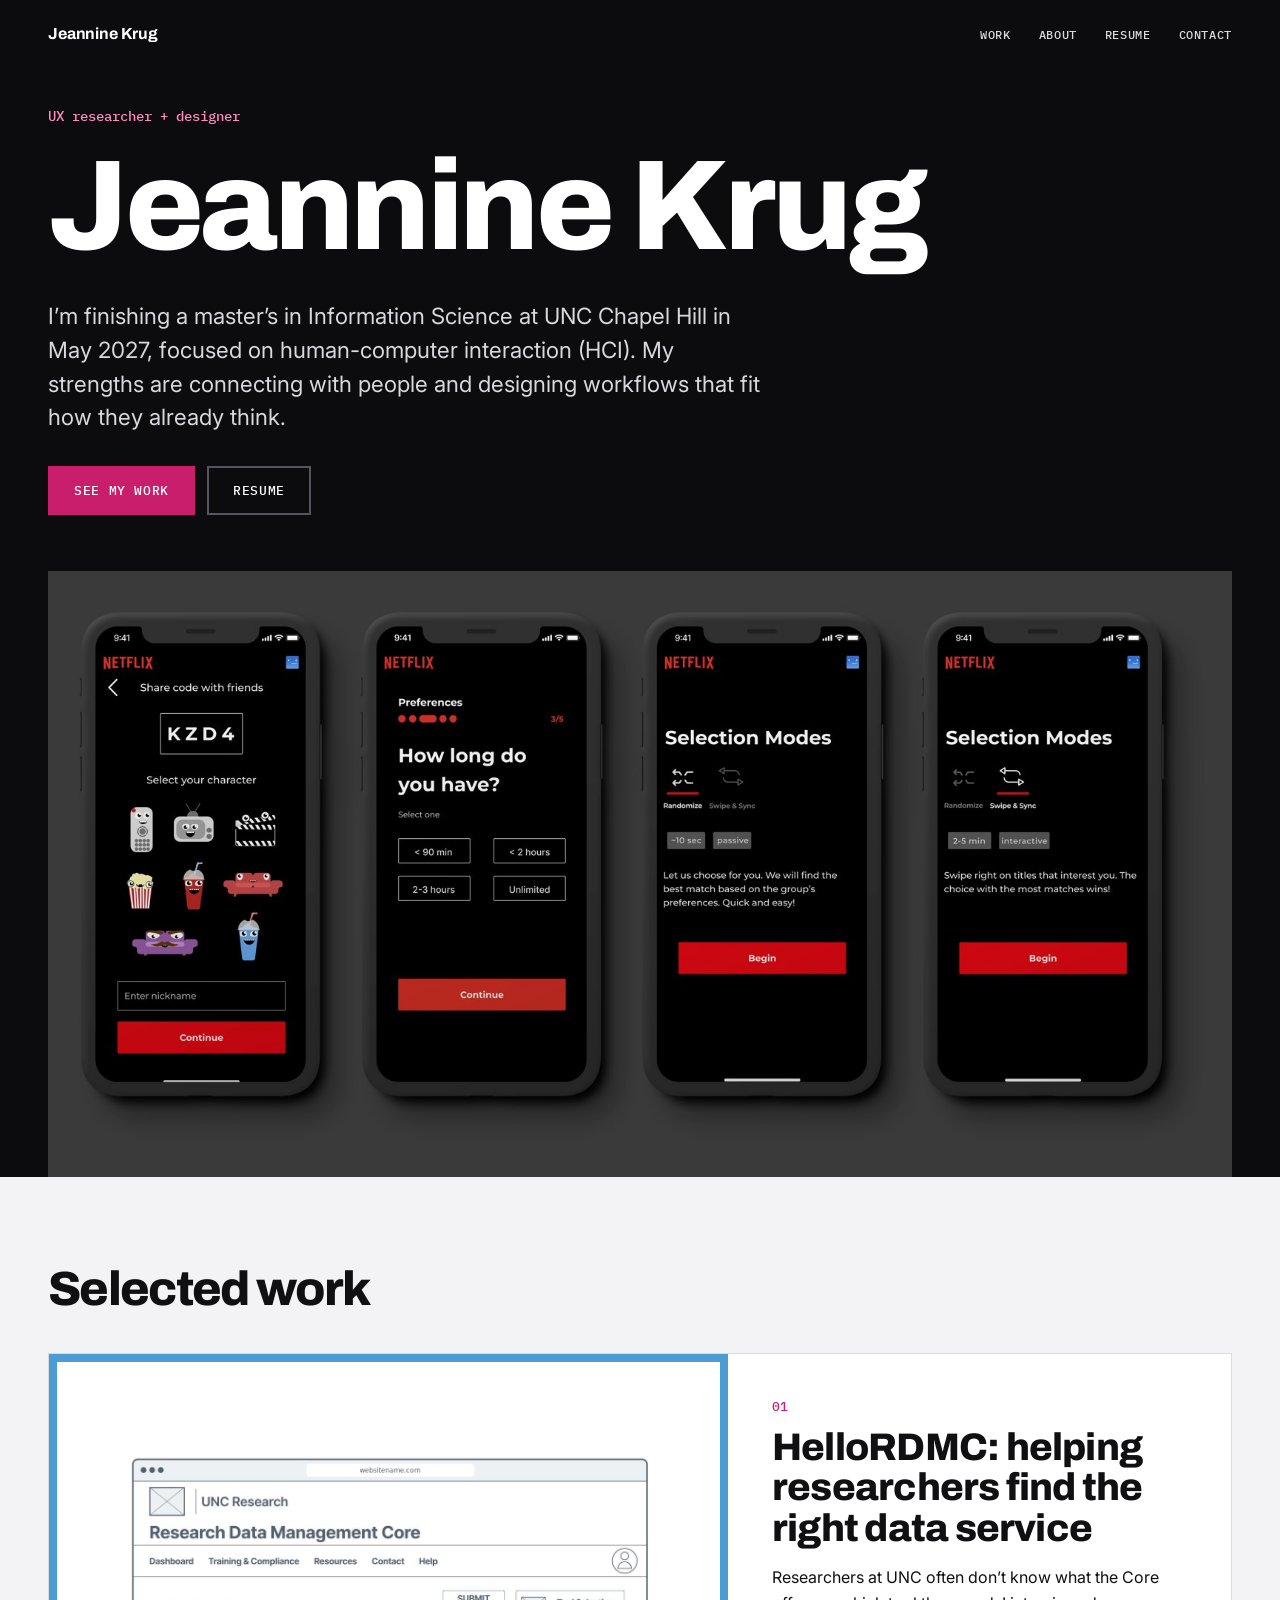
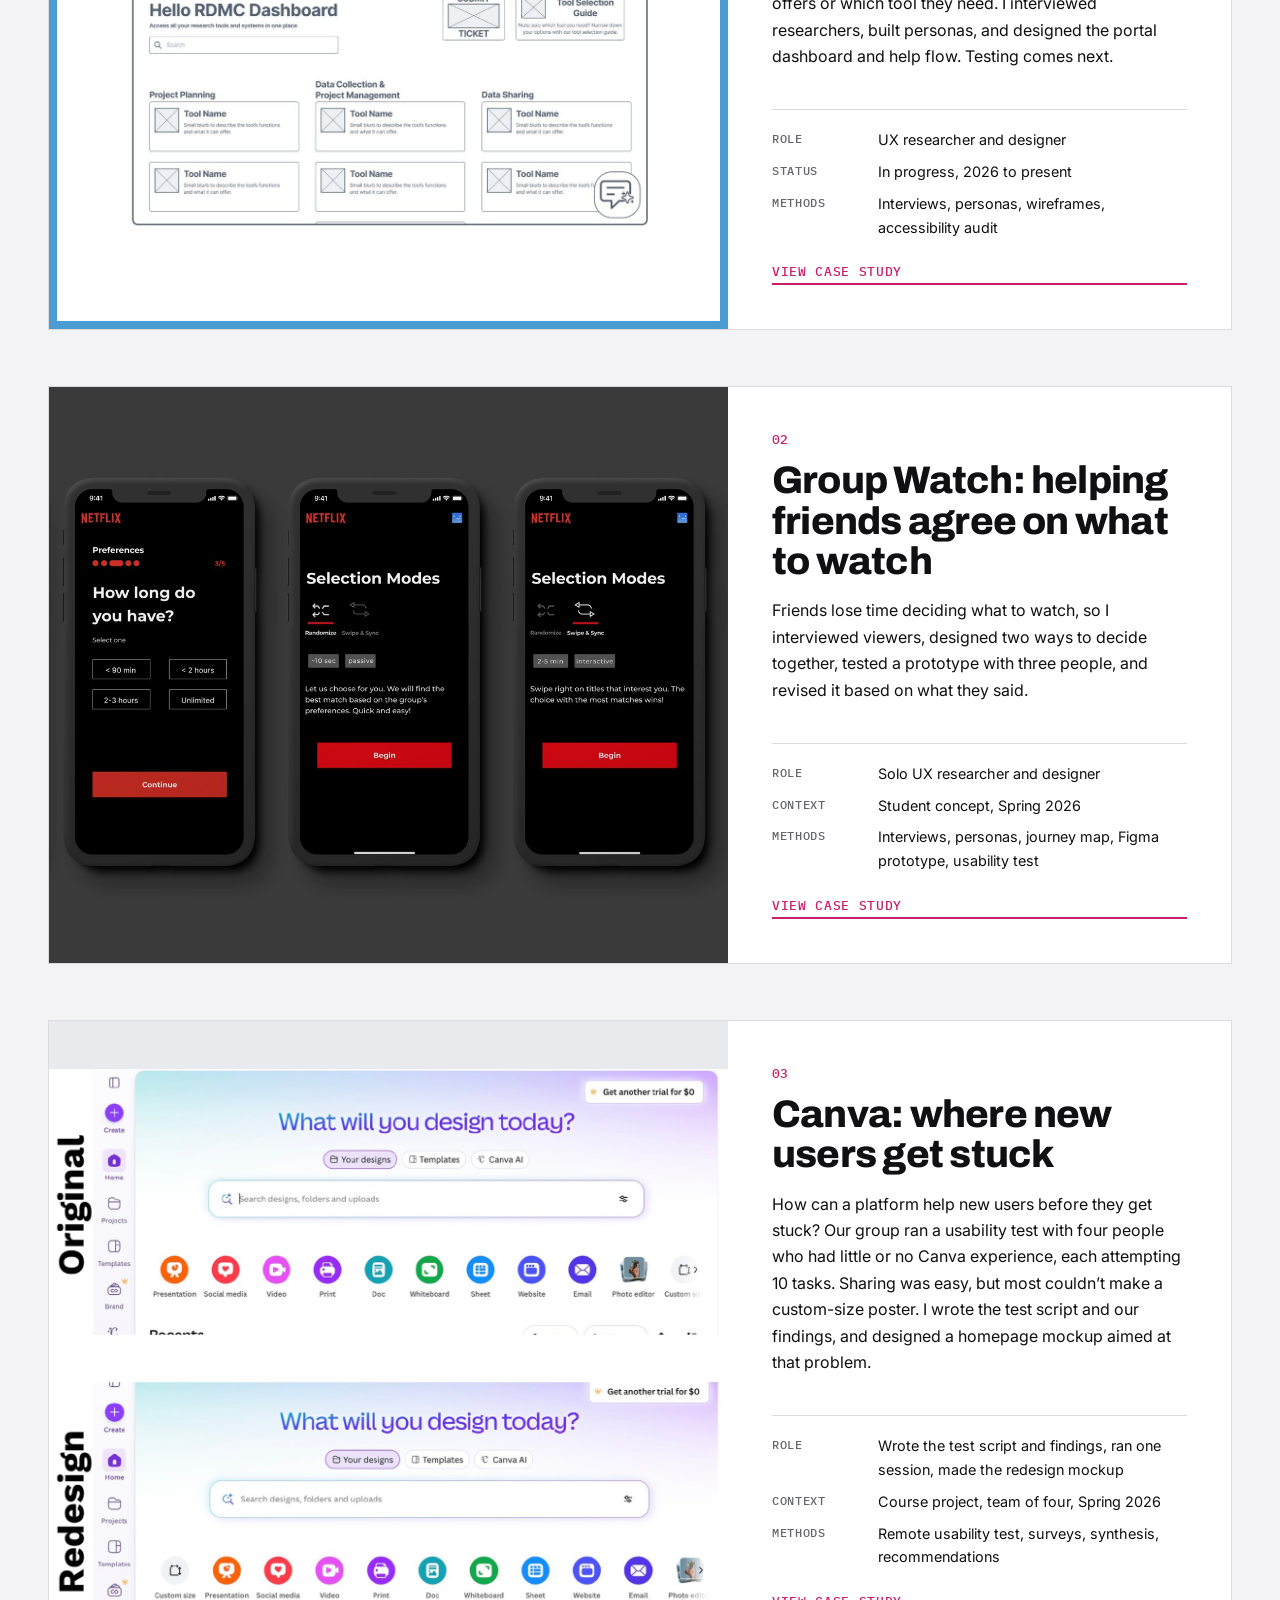
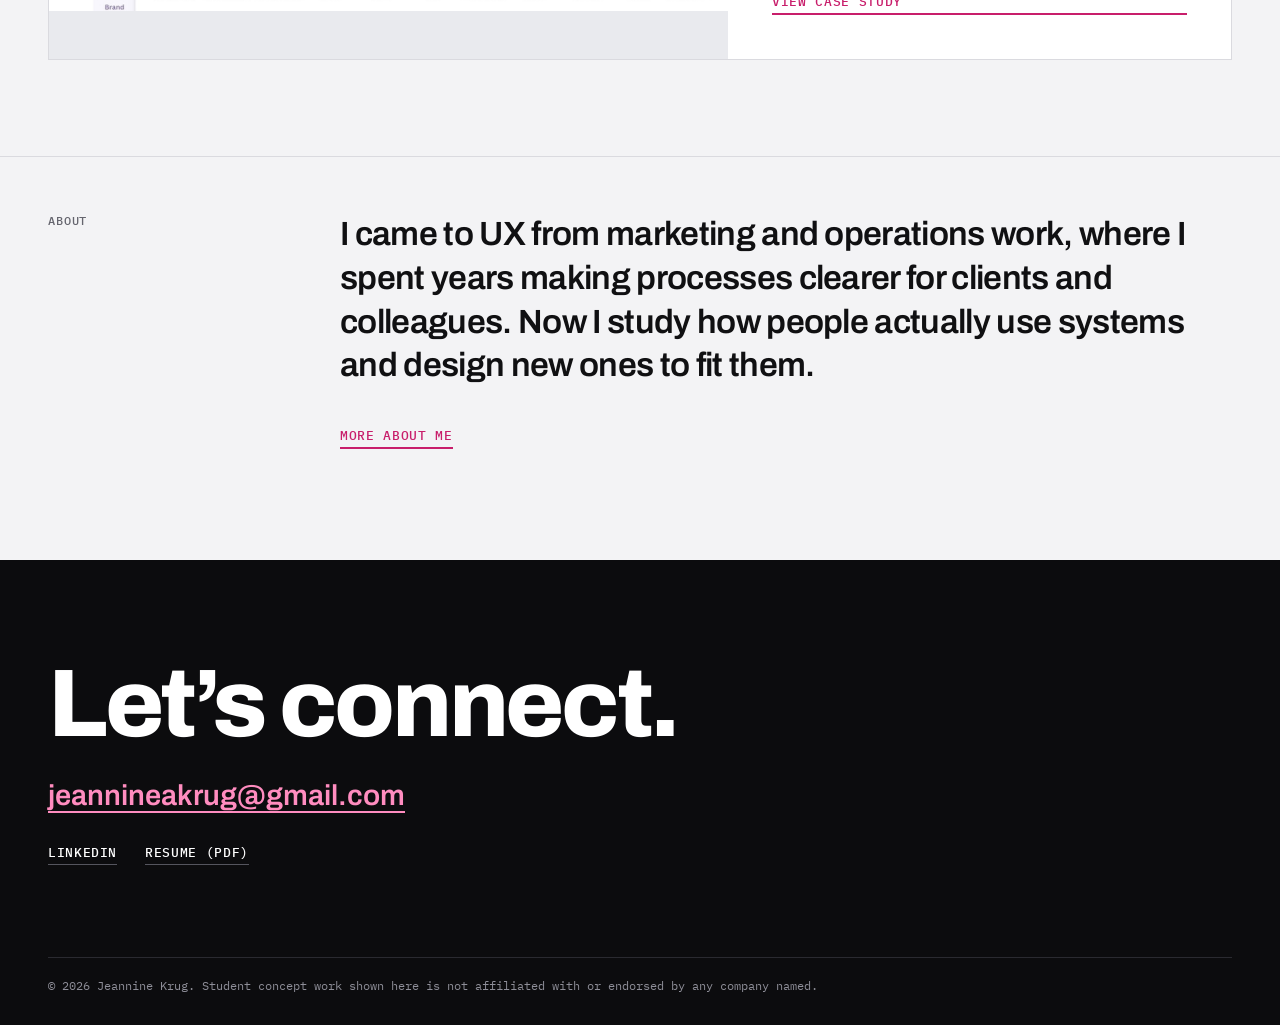
==== commit 10eefd18: "Add files via upload" ====
--- a/index.html
+++ b/index.html
@@ -34,12 +34,14 @@
 
 <section class="work" id="work" aria-labelledby="work-h"><div class="wrap">
 <h2 id="work-h">Selected work</h2>
-<article class="proj textonly"><div class="info">
-<p class="num">01 / In progress</p>
-<h3>Research Data Management Core, UNC</h3>
-<p>I lead user research and design for a new portal that helps UNC researchers find data services.</p>
+<article class="proj">
+<a class="shot unc" href="projects/hellordmc.html" tabindex="-1" aria-hidden="true" style="background:#fff"><img src="assets/img/rdmc-dashboard.jpg" alt="" loading="lazy"></a>
+<div class="info">
+<p class="num">01</p>
+<h3><a href="projects/hellordmc.html">HelloRDMC: helping researchers find the right data service</a></h3>
+<p>Researchers at UNC often don’t know what the Core offers or which tool they need. I interviewed researchers, built personas, and designed the portal dashboard and help flow. Testing comes next.</p>
 <dl><dt>Role</dt><dd>UX researcher and designer</dd><dt>Status</dt><dd>In progress, 2026 to present</dd><dt>Methods</dt><dd>Interviews, personas, wireframes, accessibility audit</dd></dl>
-<p style="margin:0;color:var(--muted)">Details available on request.</p>
+<a class="more" href="projects/hellordmc.html">View case study</a>
 </div></article>
 <article class="proj">
 <a class="shot" href="projects/group-watch.html" tabindex="-1" aria-hidden="true" style="background:#3a3a3a"><img src="assets/img/gw-mockup-card.jpg" alt="" loading="lazy"></a>
@@ -76,4 +78,12 @@
 <footer class="site"><div class="wrap">
 <p>© 2026 Jeannine Krug. Student concept work shown here is not affiliated with or endorsed by any company named.</p>
 </div></footer>
+<dialog id="lb" aria-label="Enlarged image"><button type="button" id="lbx" aria-label="Close enlarged image">×</button><img id="lbi" alt=""><p id="lbc"></p></dialog>
+<script>
+(function(){var d=document.getElementById("lb");if(!d||!d.showModal)return;var im=document.getElementById("lbi"),c=document.getElementById("lbc");
+document.querySelectorAll("figure a.zoom").forEach(function(a){a.addEventListener("click",function(e){e.preventDefault();var i=a.querySelector("img"),f=a.parentNode.querySelector("figcaption");im.src=a.getAttribute("href");im.alt=i?i.alt:"";c.textContent=f?f.textContent.replace(" · Click to enlarge",""):"";d.showModal();});});
+document.getElementById("lbx").addEventListener("click",function(){d.close();});
+d.addEventListener("click",function(e){if(e.target===d)d.close();});
+d.addEventListener("close",function(){im.removeAttribute("src");});})();
+</script>
 </body></html>
--- a/assets/css/styles.css
+++ b/assets/css/styles.css
@@ -100,17 +100,22 @@
 @media(min-width:960px){.toc{position:sticky;top:24px;align-self:start}.toc ol{display:block}.toc li{padding:8px 0;border-bottom:1px solid var(--line)}}
 .toc a{color:var(--muted);text-decoration:none}
 .toc a:hover{color:var(--accent)}
-.prose{max-width:var(--read)}
+.prose{max-width:none}
+.prose p,.prose ul,.prose ol,.prose h2,.prose h3,.prose .note,.prose table,.prose dl{max-width:var(--read)}
 .prose section{padding:44px 0;border-top:1px solid var(--line)}
 .prose section:first-child{border-top:0;padding-top:0}
 .prose h2{margin-bottom:.6em;font-size:clamp(1.6rem,3vw,2.2rem)}
 .prose ul,.prose ol{padding-left:1.2em;margin:0 0 1em}
 .prose li{margin-bottom:.4em}
 figure{margin:28px 0}
-figure img{border:1px solid var(--line);background:#fff}
+figure img{border:1px solid var(--line);background:#fff;width:100%}
+figure a.zoom{display:block;cursor:zoom-in}
+figure a.zoom:focus-visible{outline:3px solid var(--accent);outline-offset:3px}
+figure a.zoom+figcaption::after{content:" · Click to enlarge";color:var(--accent)}
 figcaption{font:400 .76rem/1.4 var(--mono);color:var(--muted);margin-top:8px}
-.pair{display:grid;gap:16px;grid-template-columns:1fr 1fr}
-.pair.three{grid-template-columns:repeat(3,1fr)}
+.pair{display:grid;gap:16px;grid-template-columns:1fr}
+@media(min-width:700px){.pair{grid-template-columns:1fr 1fr}.pair.three{grid-template-columns:repeat(3,1fr)}.pair.stack{grid-template-columns:1fr}}
+.pair figure{margin:12px 0}
 table{border-collapse:collapse;width:100%;font-size:.92rem;margin:16px 0;background:#fff;border:1px solid var(--line)}
 th,td{text-align:left;padding:10px 12px;border-bottom:1px solid var(--line)}
 th{font:500 .72rem var(--mono);text-transform:uppercase;letter-spacing:.05em;color:var(--muted)}
@@ -126,3 +131,12 @@
 
 figure.video{margin:28px 0 0}
 figure.video video{width:100%;height:auto;display:block;background:#000;border:1px solid var(--dark)}
+
+dialog#lb{border:0;padding:0;background:transparent;max-width:100vw;max-height:100vh;width:100vw;height:100vh;overflow:auto}
+dialog#lb::backdrop{background:rgba(12,12,14,.92)}
+dialog#lb img{max-width:min(96vw,1200px);max-height:none;width:auto;height:auto;margin:56px auto 8px;background:#fff;border:0;object-fit:contain}
+dialog#lb p{color:#E8E8EC;font:400 .8rem var(--mono);text-align:center;margin:0 16px 24px}
+#lbx{position:fixed;top:12px;right:16px;width:44px;height:44px;border:1px solid #fff;background:#0C0C0E;color:#fff;font:400 28px/1 var(--sans);cursor:pointer;z-index:2}
+#lbx:hover,#lbx:focus-visible{background:#fff;color:#0C0C0E;outline:none}
+
+.proj .shot.unc{border:8px solid #4B9CD3}
